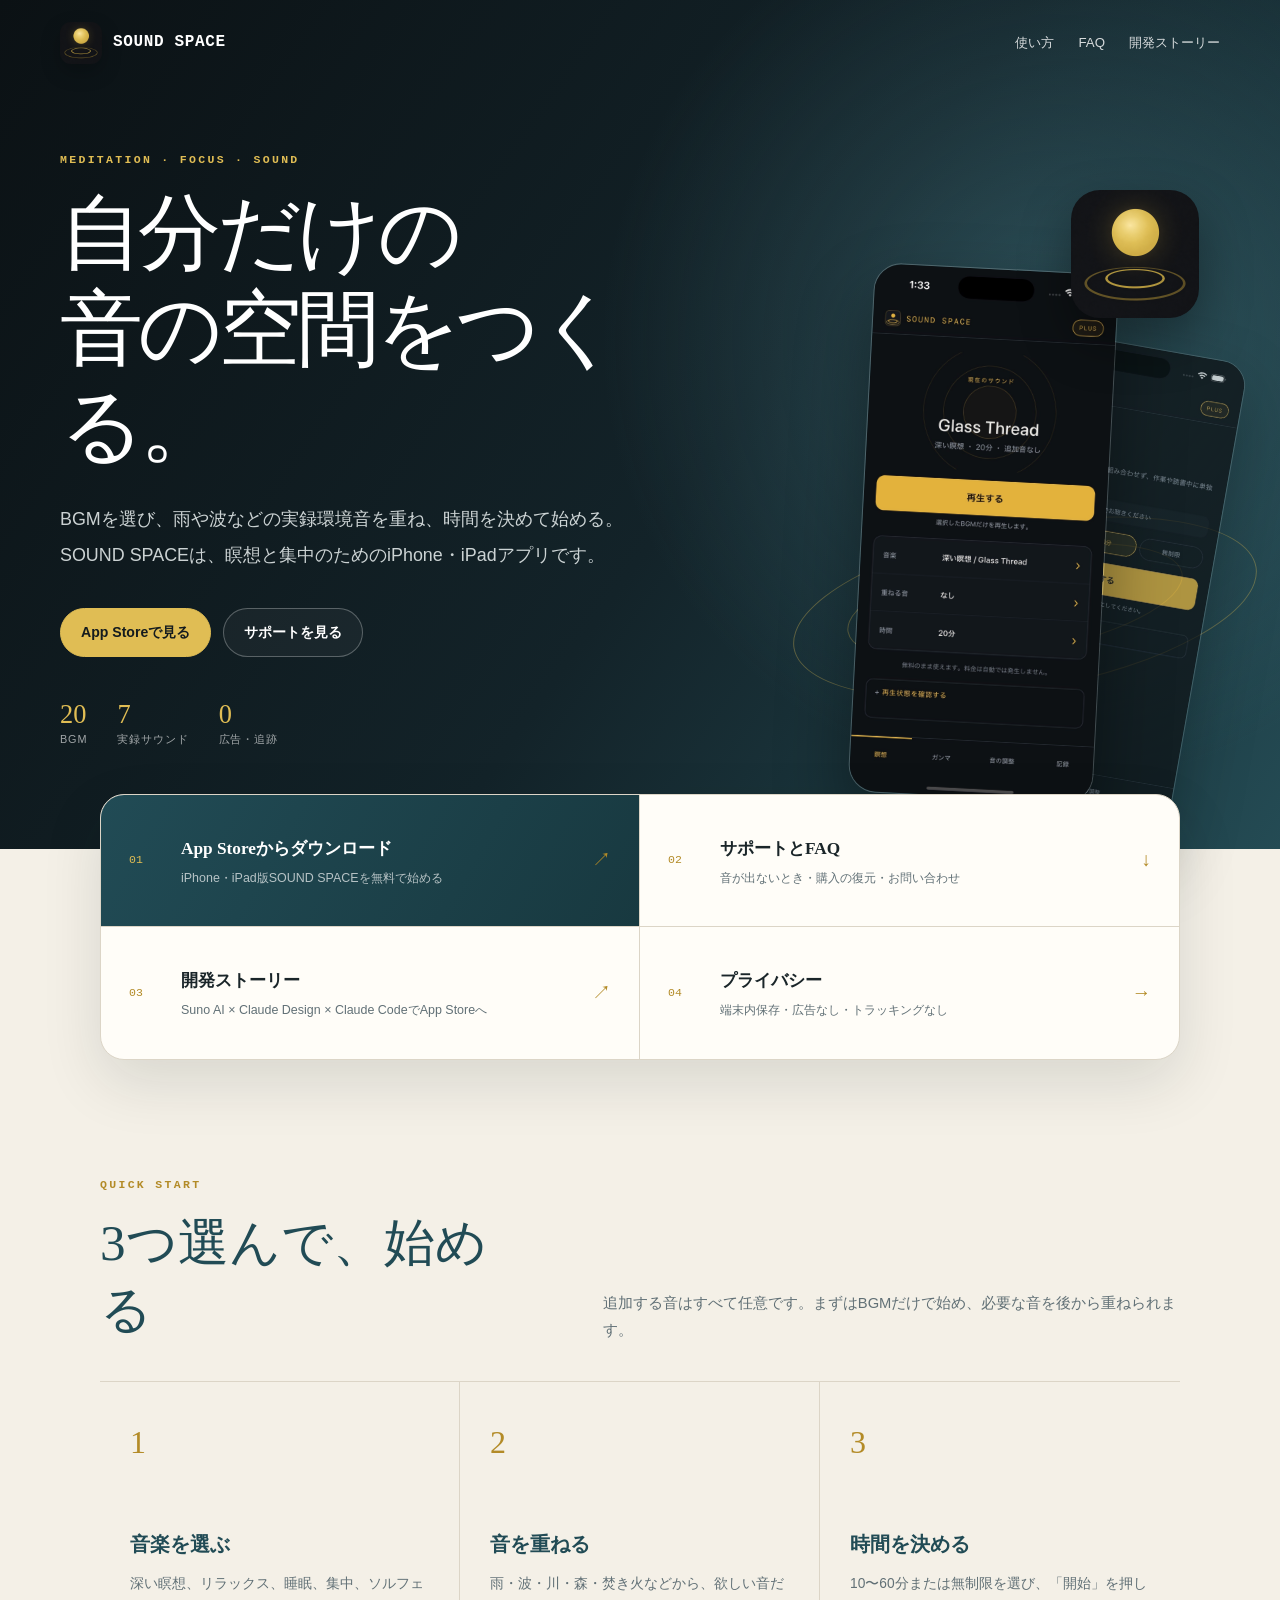
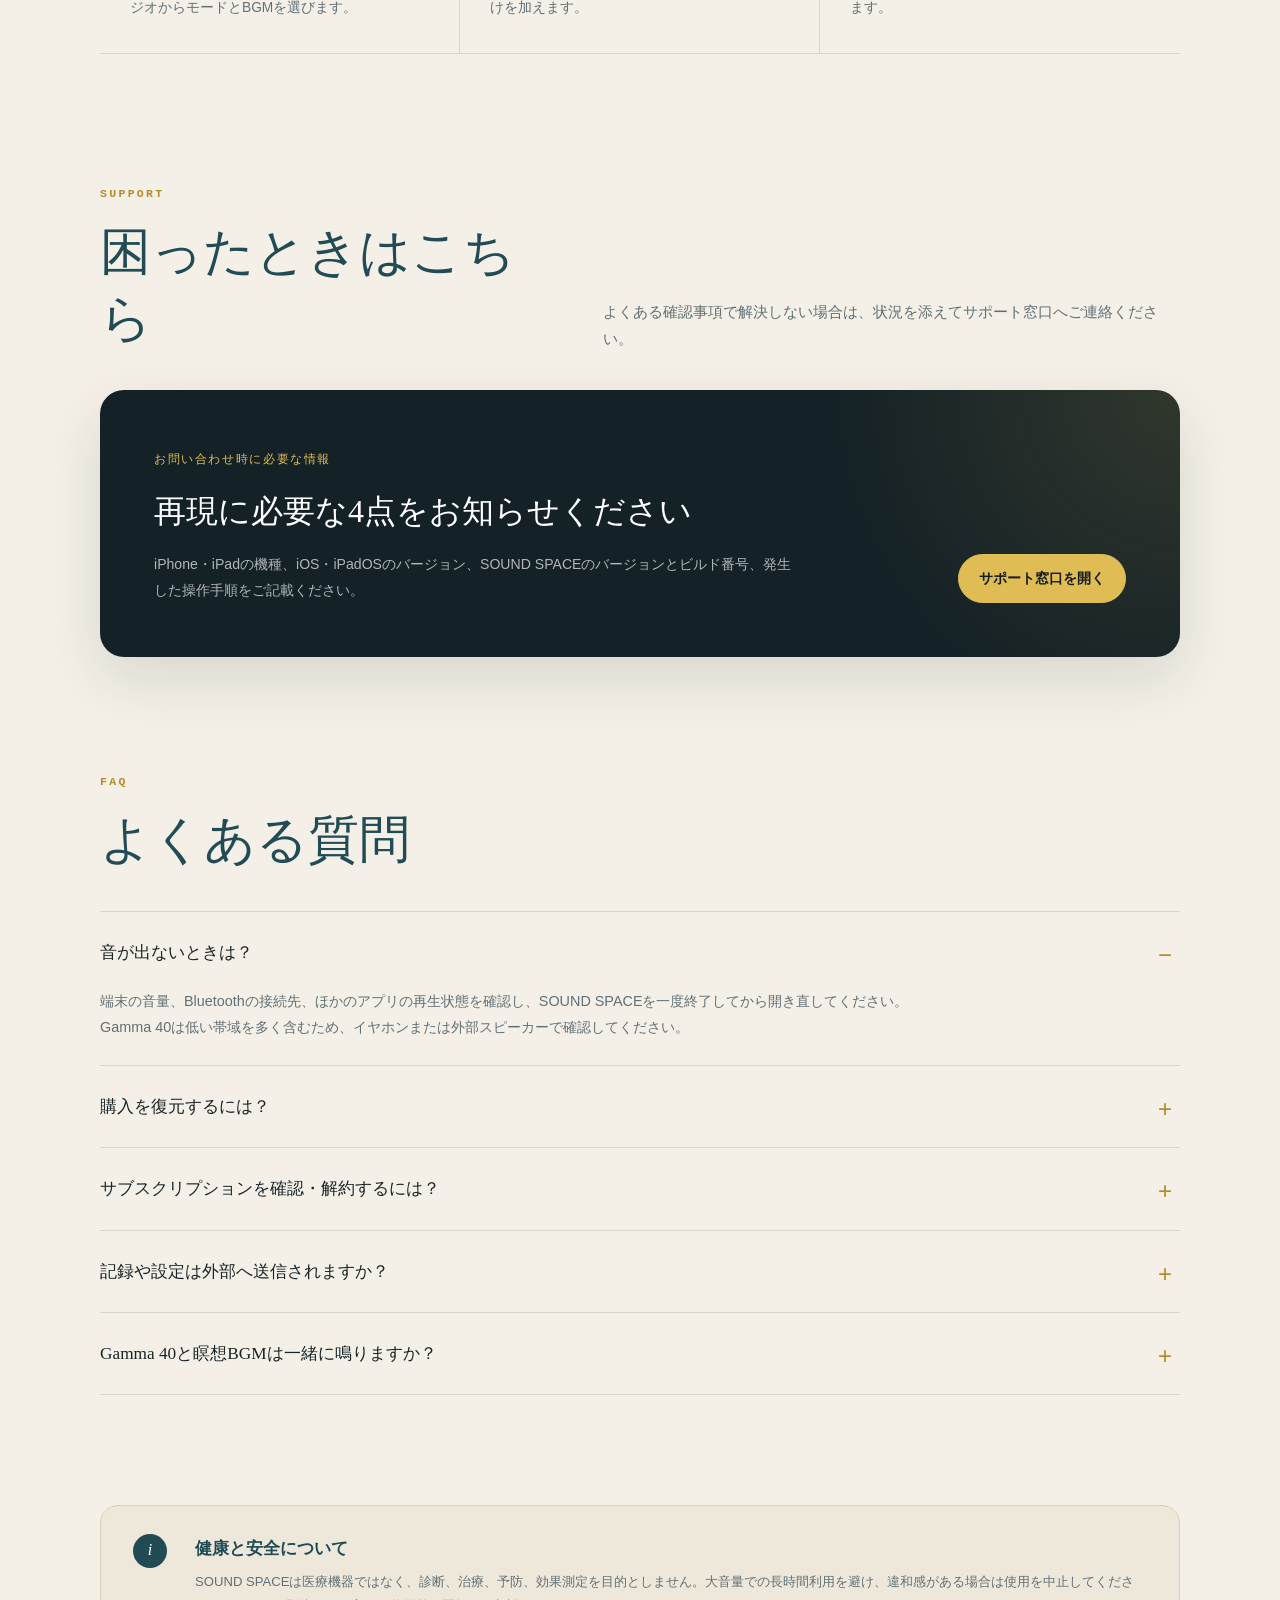
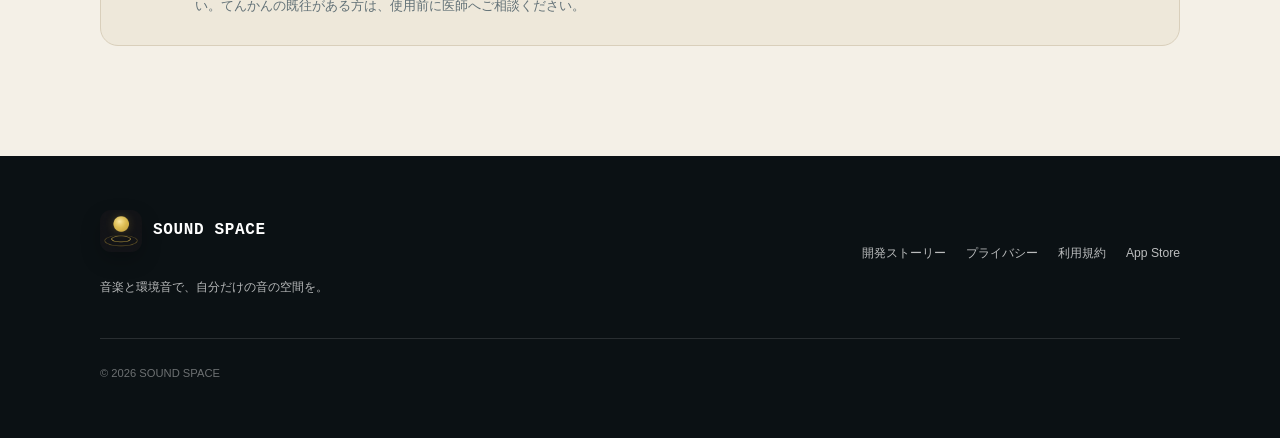
==== index.html @ b5fbc8bb "紹介記事を Claude Design で画面を作り直した 1.1.0 に合わせる タイトルを「Suno AI × Claude Design × Claude Code」にし、画面を作り直した 経緯" ====
<!doctype html>
<html lang="ja">
<head>
  <meta charset="utf-8">
  <meta name="viewport" content="width=device-width, initial-scale=1">
  <title>SOUND SPACE | 公式サポート</title>
  <meta name="description" content="iPhone・iPadアプリ「SOUND SPACE」の使い方、よくある質問、購入の復元、開発ストーリー、プライバシーポリシーをご案内します。">
  <meta property="og:title" content="SOUND SPACE | 公式サポート">
  <meta property="og:description" content="音楽と実録環境音を組み合わせる瞑想・集中アプリ「SOUND SPACE」の公式情報とサポート。">
  <meta property="og:type" content="website">
  <meta property="og:locale" content="ja_JP">
  <meta property="og:image" content="https://gitnaka161.github.io/sound-space-support/assets/sound-space-icon.png">
  <link rel="canonical" href="https://gitnaka161.github.io/sound-space-support/">
  <link rel="icon" href="assets/sound-space-icon.png">
  <link rel="stylesheet" href="styles.css">
</head>
<body class="home">
  <a class="skip-link" href="#support">サポート情報へ移動</a>

  <header class="site-header">
    <div class="site-header__inner">
      <a class="brand" href="./" aria-label="SOUND SPACE ホーム">
        <img src="assets/sound-space-icon.png" alt="">
        <span>SOUND SPACE</span>
      </a>
      <nav class="site-nav" aria-label="主要メニュー">
        <a href="#guide">使い方</a>
        <a href="#faq">FAQ</a>
        <a href="product-architecture-workflow-ja.html">開発ストーリー</a>
      </nav>
    </div>
  </header>

  <main class="home-main">
    <section class="hero" aria-labelledby="hero-title">
      <div class="hero__copy">
        <p class="eyebrow">MEDITATION · FOCUS · SOUND</p>
        <h1 id="hero-title">自分だけの<br>音の空間をつくる。</h1>
        <p class="hero__lead">BGMを選び、雨や波などの実録環境音を重ね、時間を決めて始める。SOUND SPACEは、瞑想と集中のためのiPhone・iPadアプリです。</p>
        <div class="hero__actions">
          <a class="button button--primary" href="https://apps.apple.com/jp/app/id6806597979">App Storeで見る</a>
          <a class="button button--ghost" href="#support">サポートを見る</a>
        </div>
        <ul class="fact-list" aria-label="アプリの特徴">
          <li><strong>20</strong><span>BGM</span></li>
          <li><strong>7</strong><span>実録サウンド</span></li>
          <li><strong>0</strong><span>広告・追跡</span></li>
        </ul>
      </div>
      <div class="hero__visual" aria-label="SOUND SPACEのアプリ画面">
        <div class="orbit orbit--one"></div>
        <div class="orbit orbit--two"></div>
        <img class="hero__icon" src="assets/sound-space-icon.png" alt="満月と水面の波紋を表したSOUND SPACEのアイコン">
        <img class="phone phone--back" src="assets/sound-space-gamma.jpg" alt="Gamma 40画面">
        <img class="phone phone--front" src="assets/sound-space-meditation.jpg" alt="瞑想サウンドを組み立てる画面">
      </div>
    </section>

    <section class="link-grid" aria-label="公式情報">
      <a class="feature-link feature-link--store" href="https://apps.apple.com/jp/app/id6806597979">
        <span class="feature-link__number">01</span>
        <span><strong>App Storeからダウンロード</strong><small>iPhone・iPad版SOUND SPACEを無料で始める</small></span>
        <span class="feature-link__arrow" aria-hidden="true">↗</span>
      </a>
      <a class="feature-link" href="#support">
        <span class="feature-link__number">02</span>
        <span><strong>サポートとFAQ</strong><small>音が出ないとき・購入の復元・お問い合わせ</small></span>
        <span class="feature-link__arrow" aria-hidden="true">↓</span>
      </a>
      <a class="feature-link" href="product-architecture-workflow-ja.html">
        <span class="feature-link__number">03</span>
        <span><strong>開発ストーリー</strong><small>Suno AI × Claude Design × Claude CodeでApp Storeへ</small></span>
        <span class="feature-link__arrow" aria-hidden="true">↗</span>
      </a>
      <a class="feature-link" href="privacy.html">
        <span class="feature-link__number">04</span>
        <span><strong>プライバシー</strong><small>端末内保存・広告なし・トラッキングなし</small></span>
        <span class="feature-link__arrow" aria-hidden="true">→</span>
      </a>
    </section>

    <section class="section" id="guide" aria-labelledby="guide-title">
      <div class="section-heading">
        <p class="eyebrow">QUICK START</p>
        <h2 id="guide-title">3つ選んで、始める</h2>
        <p>追加する音はすべて任意です。まずはBGMだけで始め、必要な音を後から重ねられます。</p>
      </div>
      <ol class="steps">
        <li><span>1</span><div><strong>音楽を選ぶ</strong><p>深い瞑想、リラックス、睡眠、集中、ソルフェジオからモードとBGMを選びます。</p></div></li>
        <li><span>2</span><div><strong>音を重ねる</strong><p>雨・波・川・森・焚き火などから、欲しい音だけを加えます。</p></div></li>
        <li><span>3</span><div><strong>時間を決める</strong><p>10〜60分または無制限を選び、「開始」を押します。</p></div></li>
      </ol>
    </section>

    <section class="section section--support" id="support" aria-labelledby="support-title">
      <div class="section-heading">
        <p class="eyebrow">SUPPORT</p>
        <h2 id="support-title">困ったときはこちら</h2>
        <p>よくある確認事項で解決しない場合は、状況を添えてサポート窓口へご連絡ください。</p>
      </div>
      <div class="support-card">
        <div>
          <span class="support-card__label">お問い合わせ時に必要な情報</span>
          <h3>再現に必要な4点をお知らせください</h3>
          <p>iPhone・iPadの機種、iOS・iPadOSのバージョン、SOUND SPACEのバージョンとビルド番号、発生した操作手順をご記載ください。</p>
        </div>
        <a class="button button--primary" href="https://github.com/gitnaka161/sound-space-support/issues/new">サポート窓口を開く</a>
      </div>
    </section>

    <section class="section" id="faq" aria-labelledby="faq-title">
      <div class="section-heading section-heading--compact">
        <p class="eyebrow">FAQ</p>
        <h2 id="faq-title">よくある質問</h2>
      </div>
      <div class="faq-list">
        <details open>
          <summary>音が出ないときは？</summary>
          <p>端末の音量、Bluetoothの接続先、ほかのアプリの再生状態を確認し、SOUND SPACEを一度終了してから開き直してください。Gamma 40は低い帯域を多く含むため、イヤホンまたは外部スピーカーで確認してください。</p>
        </details>
        <details>
          <summary>購入を復元するには？</summary>
          <p>アプリ右上の「PLUS」を開き、「購入を復元」を選んでください。同じApple Accountに有効な購入がある場合、利用権が復元されます。</p>
        </details>
        <details>
          <summary>サブスクリプションを確認・解約するには？</summary>
          <p>iPhone・iPadの「設定」からApple Accountを開き、「サブスクリプション」でSOUND SPACEを選択してください。契約状況の確認や解約はAppleの画面で行います。</p>
        </details>
        <details>
          <summary>記録や設定は外部へ送信されますか？</summary>
          <p>送信されません。設定とセッション記録は端末内に保存されます。広告、アクセス解析、トラッキングも使用していません。購入と復元のみAppleのStoreKitを利用します。</p>
        </details>
        <details>
          <summary>Gamma 40と瞑想BGMは一緒に鳴りますか？</summary>
          <p>鳴りません。Gamma 40は音楽ではなく、固定した40Hz刺激音を再生する独立ツールです。瞑想BGMとは別のタブで使用します。</p>
        </details>
      </div>
    </section>

    <aside class="safety" aria-labelledby="safety-title">
      <div class="safety__mark" aria-hidden="true">i</div>
      <div>
        <h2 id="safety-title">健康と安全について</h2>
        <p>SOUND SPACEは医療機器ではなく、診断、治療、予防、効果測定を目的としません。大音量での長時間利用を避け、違和感がある場合は使用を中止してください。てんかんの既往がある方は、使用前に医師へご相談ください。</p>
      </div>
    </aside>
  </main>

  <footer class="site-footer">
    <div>
      <a class="brand brand--footer" href="./"><img src="assets/sound-space-icon.png" alt=""><span>SOUND SPACE</span></a>
      <p>音楽と環境音で、自分だけの音の空間を。</p>
    </div>
    <nav aria-label="フッターメニュー">
      <a href="product-architecture-workflow-ja.html">開発ストーリー</a>
      <a href="privacy.html">プライバシー</a>
      <a href="terms.html">利用規約</a>
      <a href="https://apps.apple.com/jp/app/id6806597979">App Store</a>
    </nav>
    <p class="copyright">© 2026 SOUND SPACE</p>
  </footer>
</body>
</html>
---- styles.css ----
:root {
  color-scheme: light;
  --night: #0b1114;
  --night-soft: #142126;
  --teal: #214b55;
  --paper: #f4f0e7;
  --panel: #fffdf8;
  --ink: #1a2529;
  --muted: #617076;
  --gold: #b38b27;
  --gold-bright: #e0bd54;
  --line: #dcd5c7;
  --shadow: 0 22px 60px rgba(17, 31, 36, .12);
}

* { box-sizing: border-box; }
html { scroll-behavior: smooth; -webkit-text-size-adjust: 100%; }
body {
  margin: 0;
  color: var(--ink);
  background: var(--paper);
  font-family: -apple-system, BlinkMacSystemFont, "Hiragino Sans", "Yu Gothic", sans-serif;
  line-height: 1.8;
}
a { color: var(--gold); text-underline-offset: 3px; }
img { max-width: 100%; }
.skip-link { position: fixed; top: -100px; left: 16px; z-index: 1000; padding: 10px 14px; color: #fff; background: var(--teal); border-radius: 8px; }
.skip-link:focus { top: 16px; }

/* Shared policy pages */
body:not(.home) { background: radial-gradient(circle at 90% 0, rgba(179, 139, 39, .12), transparent 24rem), var(--paper); }
body:not(.home) > main {
  width: min(820px, calc(100% - 32px));
  margin: 48px auto;
  padding: 34px clamp(22px, 5vw, 56px) 48px;
  background: var(--panel);
  border: 1px solid var(--line);
  border-radius: 24px;
  box-shadow: var(--shadow);
}
body:not(.home) h1 { color: var(--teal); font-family: "Hiragino Mincho ProN", "Yu Mincho", serif; font-size: clamp(2rem, 7vw, 3.2rem); line-height: 1.35; }
body:not(.home) h2 { margin-top: 2.2em; padding-bottom: .45em; color: var(--teal); border-bottom: 1px solid var(--line); font-size: 1.25rem; }
body:not(.home) .lead { color: var(--ink); font-size: 1.05rem; }
body:not(.home) p, body:not(.home) li { color: #3f4b50; }
body:not(.home) nav { display: flex; flex-wrap: wrap; gap: 18px; margin: 32px 0 0; padding-top: 22px; border-top: 1px solid var(--line); }

/* Header */
.site-header { position: absolute; inset: 0 0 auto; z-index: 10; color: #fff; }
.site-header__inner { width: min(1160px, calc(100% - 40px)); margin: 0 auto; padding: 22px 0; display: flex; align-items: center; justify-content: space-between; gap: 28px; }
.brand { display: inline-flex; align-items: center; gap: 11px; color: inherit; text-decoration: none; font-family: ui-monospace, SFMono-Regular, Menlo, monospace; font-weight: 700; letter-spacing: .04em; line-height: 1.1; }
.brand img { width: 42px; height: 42px; border-radius: 11px; box-shadow: 0 8px 20px rgba(0,0,0,.22); }
.brand small { display: block; margin-bottom: 4px; color: var(--gold-bright); font-family: inherit; font-size: .62rem; font-weight: 500; letter-spacing: .18em; text-transform: uppercase; }
.site-nav { display: flex; align-items: center; gap: 24px; }
.site-nav a { color: rgba(255,255,255,.82); text-decoration: none; font-size: .83rem; }
.site-nav a:hover, .site-nav a:focus-visible { color: var(--gold-bright); }

/* Hero */
.home-main { overflow: hidden; }
.hero { min-height: 760px; padding: 150px max(24px, calc((100vw - 1160px) / 2)) 100px; display: grid; grid-template-columns: minmax(0, 1.05fr) minmax(380px, .95fr); align-items: center; gap: 72px; color: #fff; background: radial-gradient(circle at 82% 40%, rgba(71, 121, 132, .45), transparent 28rem), linear-gradient(125deg, var(--night) 0%, #132329 55%, #244b54 100%); }
.hero__copy { position: relative; z-index: 2; max-width: 650px; }
.eyebrow { margin: 0 0 14px; color: var(--gold); font-family: ui-monospace, SFMono-Regular, Menlo, monospace; font-size: .72rem; font-weight: 700; letter-spacing: .2em; }
.hero .eyebrow { color: var(--gold-bright); }
.hero h1 { margin: 0; font-family: "Hiragino Mincho ProN", "Yu Mincho", serif; font-size: clamp(3rem, 6.5vw, 5.3rem); font-weight: 500; letter-spacing: -.055em; line-height: 1.16; }
.hero__lead { max-width: 590px; margin: 28px 0 0; color: rgba(240,246,246,.84); font-size: clamp(1rem, 1.6vw, 1.12rem); line-height: 2; }
.hero__actions { display: flex; flex-wrap: wrap; gap: 12px; margin-top: 34px; }
.button { display: inline-flex; min-height: 48px; align-items: center; justify-content: center; padding: 11px 20px; border: 1px solid transparent; border-radius: 999px; text-decoration: none; font-size: .88rem; font-weight: 650; transition: transform .18s ease, background .18s ease; }
.button:hover { transform: translateY(-2px); }
.button--primary { color: #141b1e; background: var(--gold-bright); border-color: var(--gold-bright); }
.button--ghost { color: #fff; border-color: rgba(255,255,255,.28); background: rgba(255,255,255,.04); }
.fact-list { display: flex; gap: 30px; margin: 44px 0 0; padding: 0; list-style: none; }
.fact-list li { display: grid; gap: 2px; }
.fact-list strong { color: var(--gold-bright); font-family: Georgia, serif; font-size: 1.65rem; font-weight: 400; line-height: 1; }
.fact-list span { color: rgba(255,255,255,.6); font-size: .68rem; letter-spacing: .08em; }
.hero__visual { position: relative; min-height: 520px; }
.hero__icon { position: absolute; z-index: 4; top: 0; right: 4%; width: 128px; height: 128px; border-radius: 29px; box-shadow: 0 22px 50px rgba(0,0,0,.38); }
.phone { position: absolute; width: 245px; border-radius: 28px; border: 1px solid rgba(255,255,255,.2); box-shadow: 0 34px 70px rgba(0,0,0,.4); }
.phone--front { z-index: 3; right: 22%; top: 78px; transform: rotate(3deg); }
.phone--back { z-index: 2; right: 0; top: 128px; transform: rotate(10deg) scale(.91); opacity: .72; }
.orbit { position: absolute; border: 1px solid rgba(224,189,84,.35); border-radius: 50%; transform: rotate(-10deg); }
.orbit--one { width: 470px; height: 165px; right: -40px; bottom: 20px; }
.orbit--two { width: 340px; height: 105px; right: 35px; bottom: 55px; }

/* Home content */
.link-grid { position: relative; z-index: 4; width: min(1080px, calc(100% - 40px)); margin: -55px auto 0; display: grid; grid-template-columns: repeat(2, minmax(0,1fr)); background: var(--panel); border: 1px solid var(--line); border-radius: 24px; box-shadow: var(--shadow); overflow: hidden; }
.feature-link { min-height: 132px; padding: 27px 28px; display: grid; grid-template-columns: 36px minmax(0,1fr) auto; align-items: center; gap: 16px; color: var(--ink); border-right: 1px solid var(--line); border-bottom: 1px solid var(--line); text-decoration: none; transition: background .18s ease; }
.feature-link:nth-child(2n) { border-right: 0; }
.feature-link:nth-last-child(-n+2) { border-bottom: 0; }
.feature-link:hover { background: #f7f1df; }
.feature-link--store { color: #fff; background: linear-gradient(120deg, var(--teal), #183940); }
.feature-link--store:hover { background: linear-gradient(120deg, #285d68, #183940); }
.feature-link__number { color: var(--gold); font-family: ui-monospace, monospace; font-size: .72rem; }
.feature-link--store .feature-link__number { color: var(--gold-bright); }
.feature-link strong { display: block; margin-bottom: 5px; font-family: "Hiragino Mincho ProN", "Yu Mincho", serif; font-size: 1.08rem; }
.feature-link small { display: block; color: var(--muted); font-size: .78rem; line-height: 1.6; }
.feature-link--store small { color: rgba(255,255,255,.68); }
.feature-link__arrow { color: var(--gold); font-size: 1.2rem; }
.section { width: min(1080px, calc(100% - 40px)); margin: 0 auto; padding: 115px 0 0; }
.section-heading { display: grid; grid-template-columns: minmax(0, .75fr) minmax(320px, 1fr); column-gap: 70px; align-items: end; margin-bottom: 38px; }
.section-heading .eyebrow { grid-column: 1 / -1; }
.section-heading h2 { margin: 0; color: var(--teal); font-family: "Hiragino Mincho ProN", "Yu Mincho", serif; font-size: clamp(2rem, 4vw, 3.3rem); font-weight: 500; line-height: 1.3; }
.section-heading > p:last-child { margin: 0; color: var(--muted); font-size: .92rem; }
.section-heading--compact { display: block; }
.steps { display: grid; grid-template-columns: repeat(3, minmax(0,1fr)); margin: 0; padding: 0; list-style: none; border-top: 1px solid var(--line); border-bottom: 1px solid var(--line); }
.steps li { min-height: 260px; padding: 32px 30px; display: flex; flex-direction: column; justify-content: space-between; gap: 54px; border-right: 1px solid var(--line); }
.steps li:last-child { border-right: 0; }
.steps li > span { color: var(--gold); font-family: Georgia, serif; font-size: 2rem; }
.steps strong { color: var(--teal); font-family: "Hiragino Mincho ProN", "Yu Mincho", serif; font-size: 1.25rem; }
.steps p { margin: 10px 0 0; color: var(--muted); font-size: .86rem; }
.section--support { padding-top: 130px; }
.support-card { padding: clamp(26px, 5vw, 54px); display: grid; grid-template-columns: minmax(0,1fr) auto; align-items: end; gap: 40px; color: #fff; background: radial-gradient(circle at 100% 0, rgba(224,189,84,.14), transparent 22rem), var(--night-soft); border-radius: 24px; box-shadow: var(--shadow); }
.support-card__label { color: var(--gold-bright); font-size: .72rem; letter-spacing: .14em; }
.support-card h3 { margin: 10px 0 12px; color: #fff; font-family: "Hiragino Mincho ProN", "Yu Mincho", serif; font-size: clamp(1.4rem, 3vw, 2rem); font-weight: 500; }
.support-card p { max-width: 650px; margin: 0; color: rgba(255,255,255,.67); font-size: .88rem; }
.support-card .button { white-space: nowrap; }
.faq-list { border-top: 1px solid var(--line); }
.faq-list details { border-bottom: 1px solid var(--line); }
.faq-list summary { position: relative; padding: 25px 44px 25px 0; color: var(--ink); cursor: pointer; list-style: none; font-family: "Hiragino Mincho ProN", "Yu Mincho", serif; font-size: 1.08rem; }
.faq-list summary::-webkit-details-marker { display: none; }
.faq-list summary::after { content: "+"; position: absolute; right: 8px; top: 21px; color: var(--gold); font-family: sans-serif; font-size: 1.5rem; font-weight: 300; }
.faq-list details[open] summary::after { content: "−"; }
.faq-list details p { max-width: 850px; margin: -4px 0 24px; color: var(--muted); font-size: .9rem; }
.safety { width: min(1080px, calc(100% - 40px)); margin: 110px auto; padding: 28px 32px; display: grid; grid-template-columns: 42px minmax(0,1fr); gap: 20px; background: #eee8da; border: 1px solid #d9cfbb; border-radius: 18px; }
.safety__mark { width: 34px; height: 34px; display: grid; place-items: center; color: #fff; background: var(--teal); border-radius: 50%; font-family: Georgia, serif; font-style: italic; }
.safety h2 { margin: 0 0 6px; color: var(--teal); font-family: "Hiragino Mincho ProN", "Yu Mincho", serif; font-size: 1.05rem; }
.safety p { margin: 0; color: var(--muted); font-size: .82rem; }

/* Footer */
.site-footer { padding: 54px max(24px, calc((100vw - 1080px) / 2)); display: grid; grid-template-columns: 1fr auto; gap: 30px; color: rgba(255,255,255,.7); background: var(--night); }
.brand--footer { color: #fff; }
.site-footer > div > p { margin: 14px 0 0; font-size: .78rem; }
.site-footer nav { display: flex; flex-wrap: wrap; align-items: center; gap: 20px; }
.site-footer nav a { color: rgba(255,255,255,.72); text-decoration: none; font-size: .76rem; }
.copyright { grid-column: 1 / -1; margin: 10px 0 0; padding-top: 24px; border-top: 1px solid rgba(255,255,255,.12); color: rgba(255,255,255,.4); font-size: .7rem; }

/* Long-form page elements */
h3 { color: var(--ink); }
.lede { margin: 28px 0; padding-left: 16px; border-left: 2px solid var(--gold); }
table { width: 100%; margin: 20px 0; border-collapse: collapse; font-size: 15px; }
th, td { padding: 9px 12px; text-align: left; vertical-align: top; border-bottom: 1px solid var(--line); }
code { padding: 1px 5px; background: #f0ece0; border: 1px solid var(--line); font-family: ui-monospace, SFMono-Regular, Menlo, monospace; font-size: .92em; }
blockquote { margin: 20px 0; padding: 14px 18px; background: #f0ece0; border: 1px solid var(--line); }

@media (max-width: 860px) {
  .site-nav { display: none; }
  .hero { min-height: auto; grid-template-columns: 1fr; gap: 52px; padding-top: 128px; }
  .hero__copy { max-width: 720px; }
  .hero__visual { width: min(500px, 100%); min-height: 490px; margin: 0 auto; }
  .link-grid { grid-template-columns: 1fr; }
  .feature-link, .feature-link:nth-child(2n), .feature-link:nth-last-child(-n+2) { border-right: 0; border-bottom: 1px solid var(--line); }
  .feature-link:last-child { border-bottom: 0; }
  .section-heading { grid-template-columns: 1fr; gap: 16px; }
  .steps { grid-template-columns: 1fr; }
  .steps li { min-height: 0; flex-direction: row; justify-content: flex-start; gap: 24px; border-right: 0; border-bottom: 1px solid var(--line); }
  .steps li:last-child { border-bottom: 0; }
  .support-card { grid-template-columns: 1fr; align-items: start; }
}

@media (max-width: 540px) {
  .site-header__inner { width: calc(100% - 32px); padding-top: 16px; }
  .brand img { width: 38px; height: 38px; }
  .hero { padding: 112px 20px 84px; }
  .hero h1 { font-size: clamp(2.65rem, 14vw, 4rem); }
  .hero__lead { font-size: .94rem; }
  .hero__actions { display: grid; }
  .fact-list { gap: 22px; }
  .hero__visual { min-height: 410px; }
  .hero__icon { width: 88px; height: 88px; border-radius: 21px; right: 2%; }
  .phone { width: 188px; border-radius: 22px; }
  .phone--front { right: 26%; top: 55px; }
  .phone--back { right: 0; top: 92px; }
  .orbit--one { width: 340px; height: 120px; right: -65px; }
  .orbit--two { width: 245px; height: 80px; right: -10px; }
  .link-grid, .section, .safety { width: calc(100% - 28px); }
  .link-grid { margin-top: -42px; border-radius: 18px; }
  .feature-link { min-height: 118px; padding: 22px 20px; grid-template-columns: 28px minmax(0,1fr) auto; gap: 12px; }
  .section { padding-top: 88px; }
  .section-heading h2 { font-size: 2rem; }
  .steps li { padding: 26px 12px; }
  .support-card { border-radius: 18px; }
  .safety { margin-top: 88px; margin-bottom: 88px; padding: 22px 20px; grid-template-columns: 1fr; }
  .site-footer { grid-template-columns: 1fr; padding: 44px 22px; }
  .site-footer nav { align-items: flex-start; flex-direction: column; gap: 11px; }
  .copyright { grid-column: 1; }
  body:not(.home) > main { margin: 16px auto; border-radius: 18px; }
}

@media (prefers-reduced-motion: reduce) {
  html { scroll-behavior: auto; }
  .button { transition: none; }
}
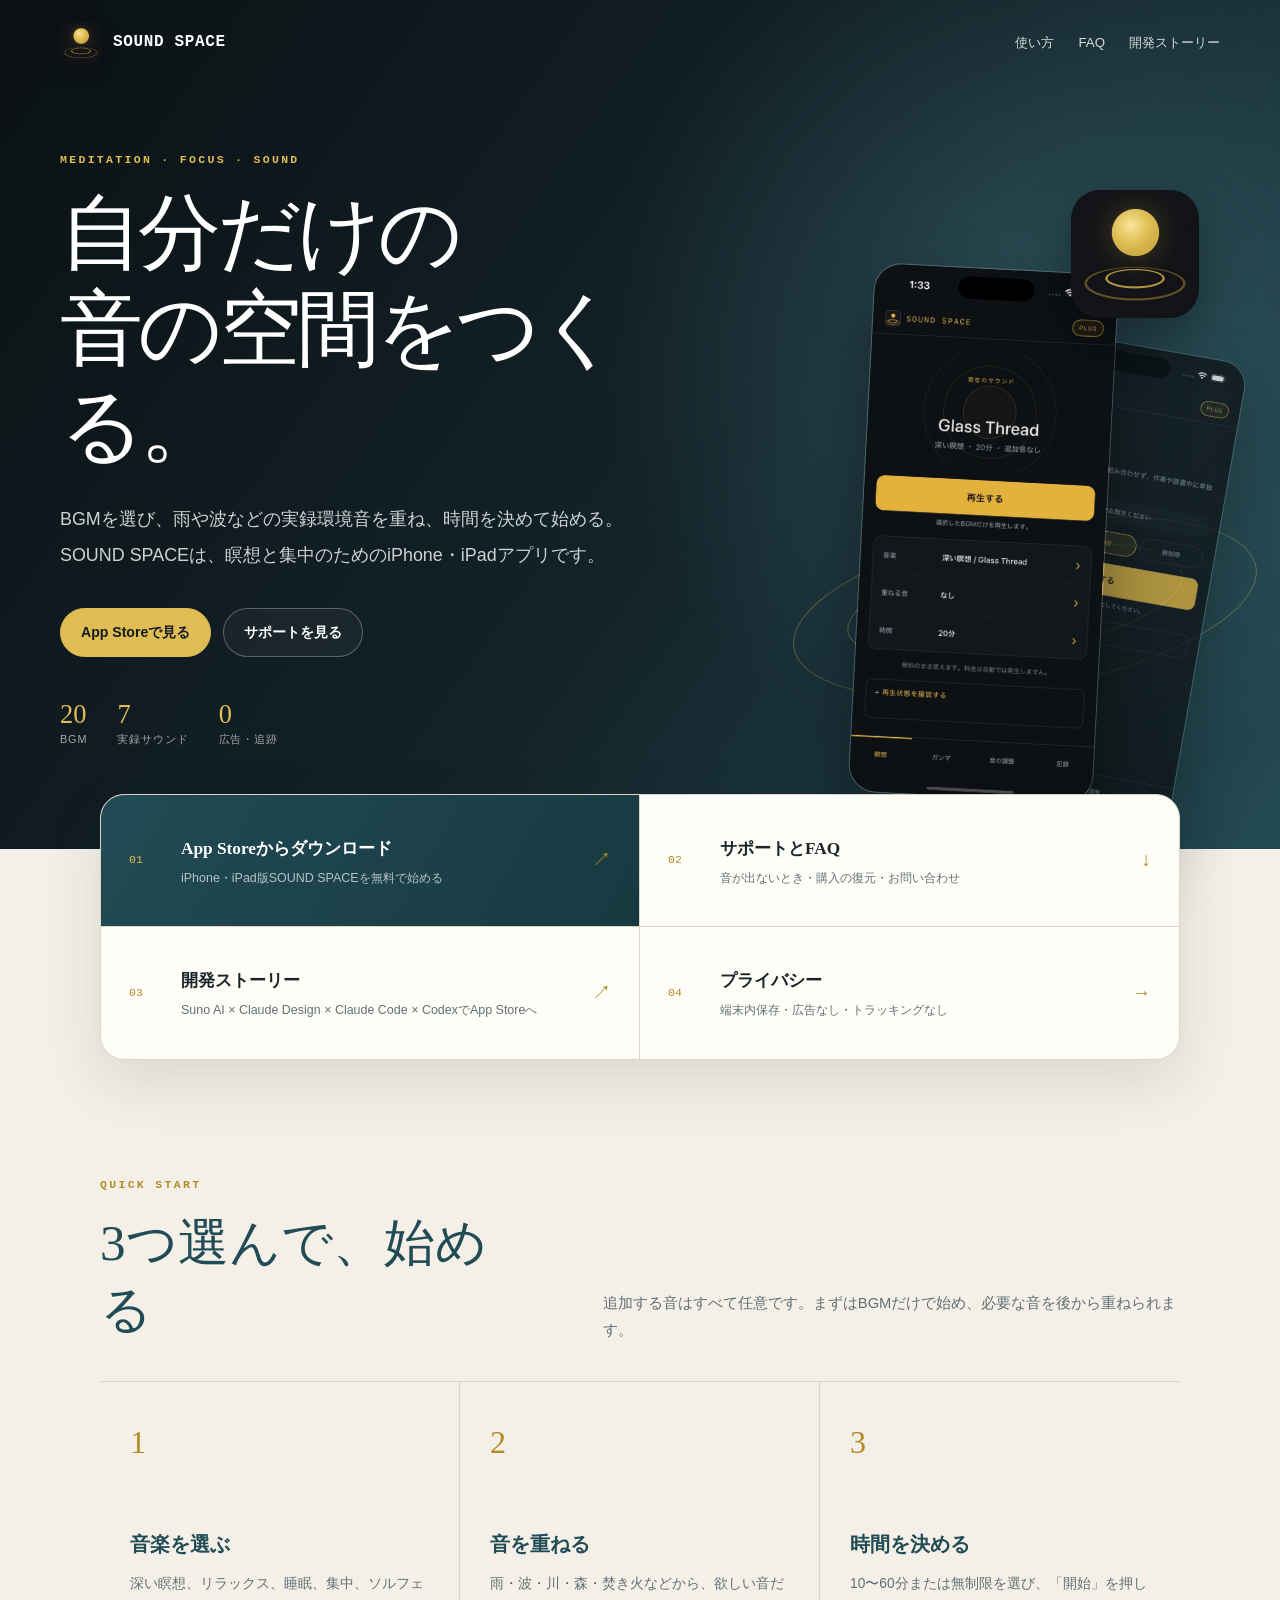
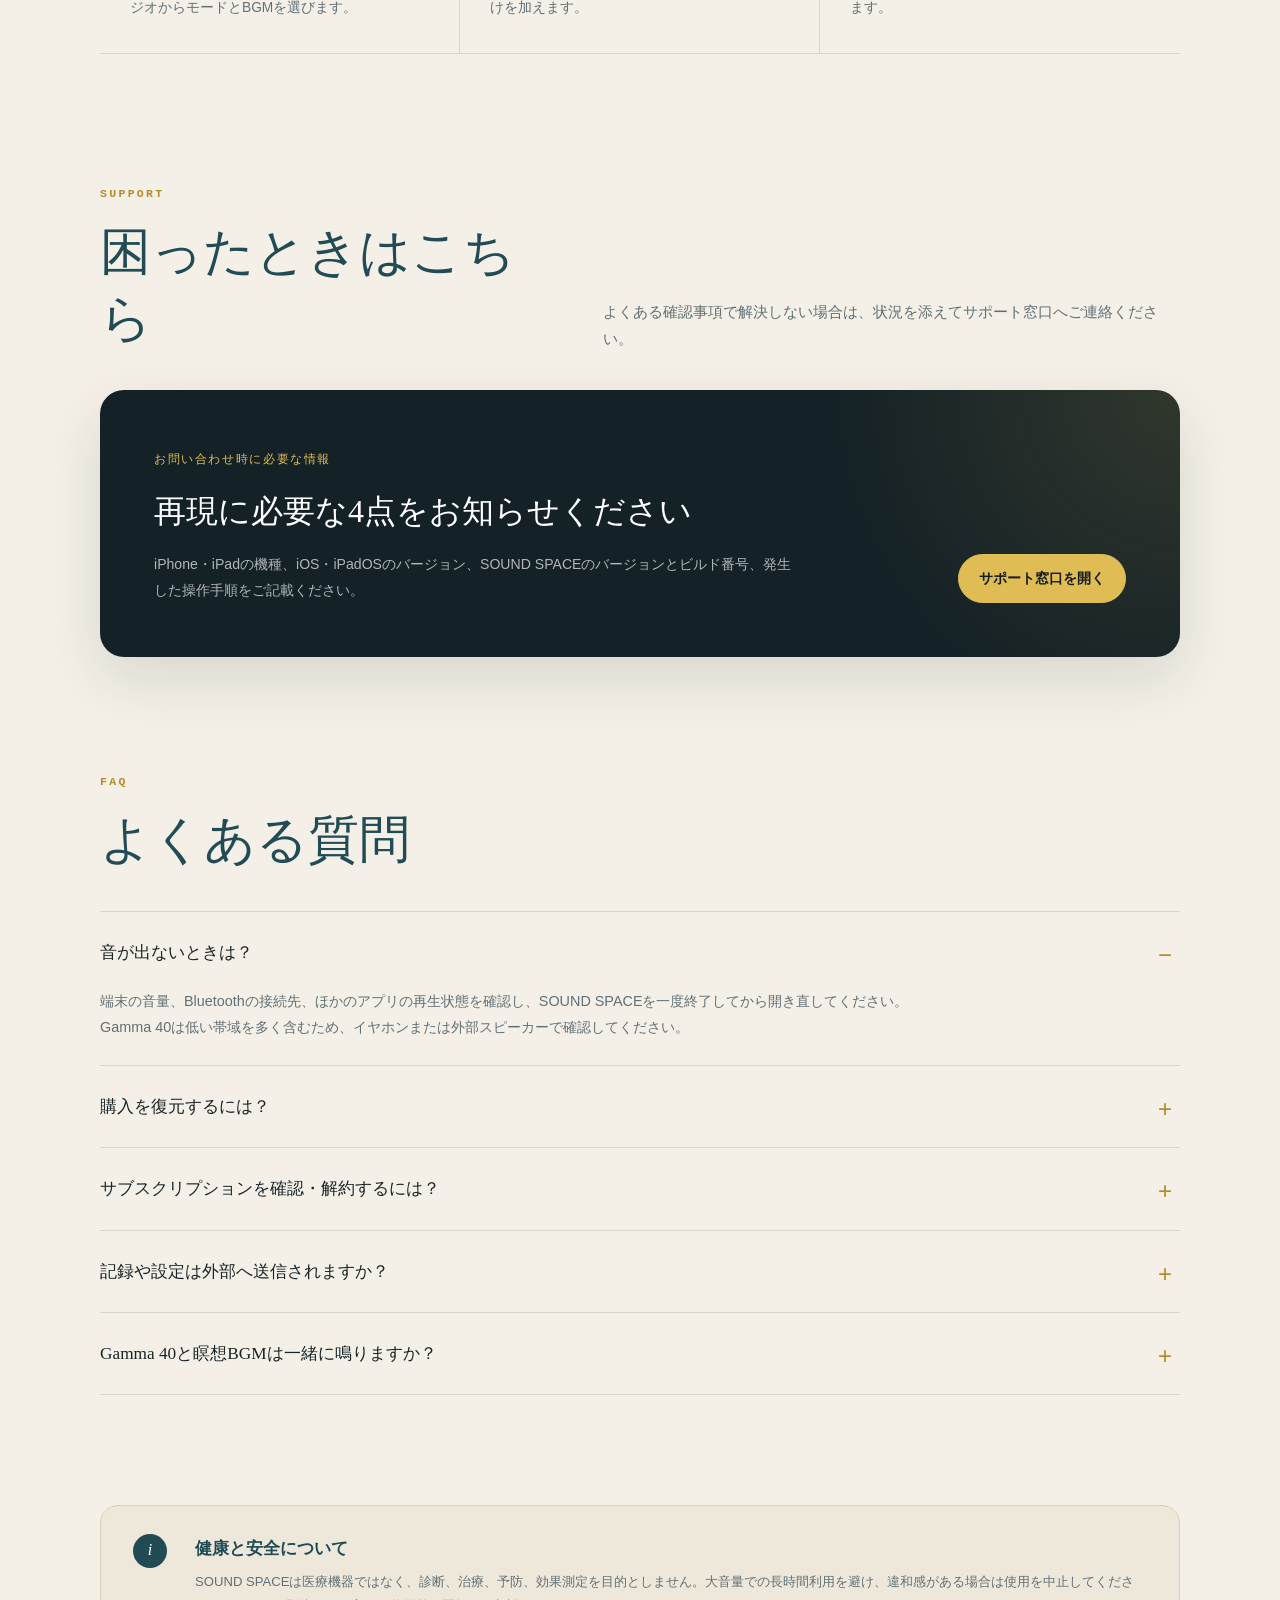
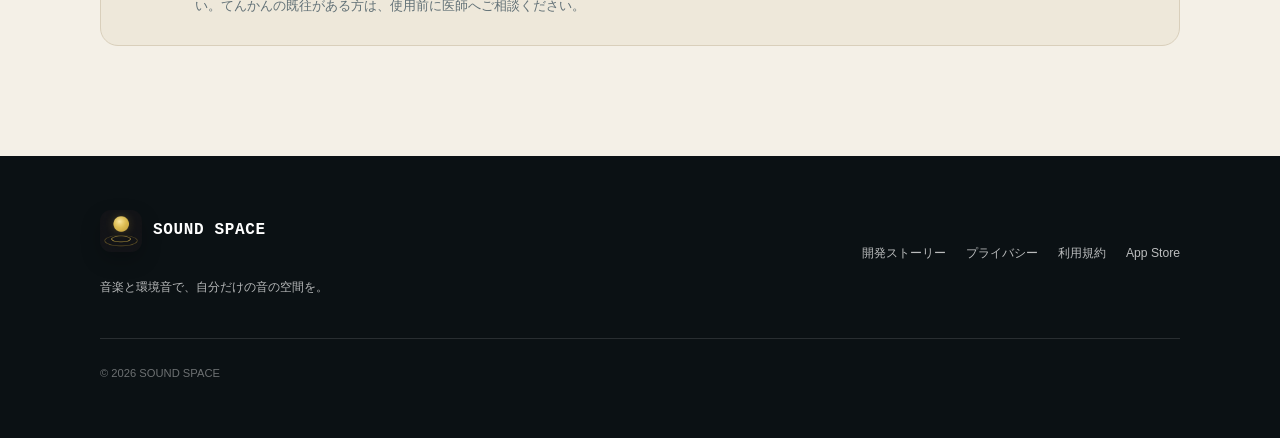
==== commit 52718888: "記事タイトルに Codex を加える 1.1.0 の画面の実装、音源の測定、ビルド、審査対応は Claude Code と Codex の 両方で進めた。本文にそう書いているので、タイトルも本文に合わ" ====
--- a/index.html
+++ b/index.html
@@ -69,7 +69,7 @@
       </a>
       <a class="feature-link" href="product-architecture-workflow-ja.html">
         <span class="feature-link__number">03</span>
-        <span><strong>開発ストーリー</strong><small>Suno AI × Claude Design × Claude CodeでApp Storeへ</small></span>
+        <span><strong>開発ストーリー</strong><small>Suno AI × Claude Design × Claude Code × CodexでApp Storeへ</small></span>
         <span class="feature-link__arrow" aria-hidden="true">↗</span>
       </a>
       <a class="feature-link" href="privacy.html">
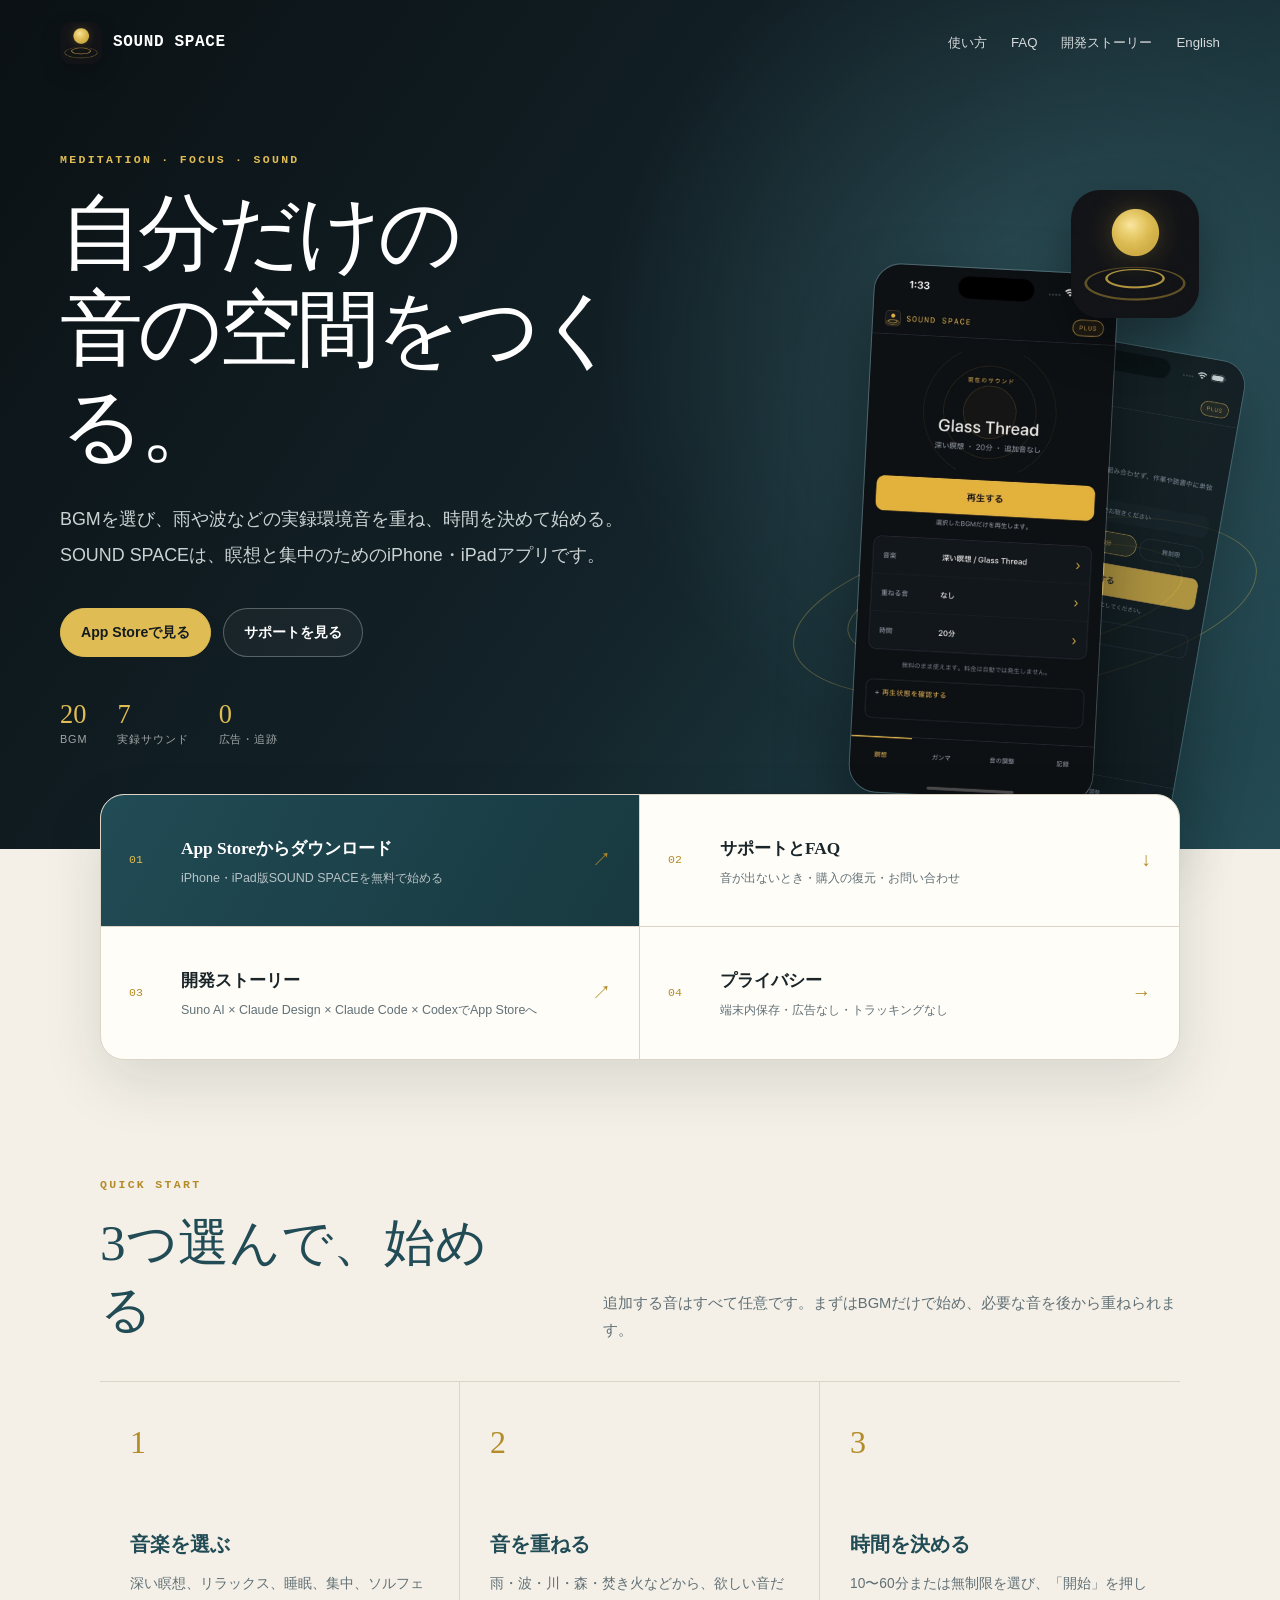
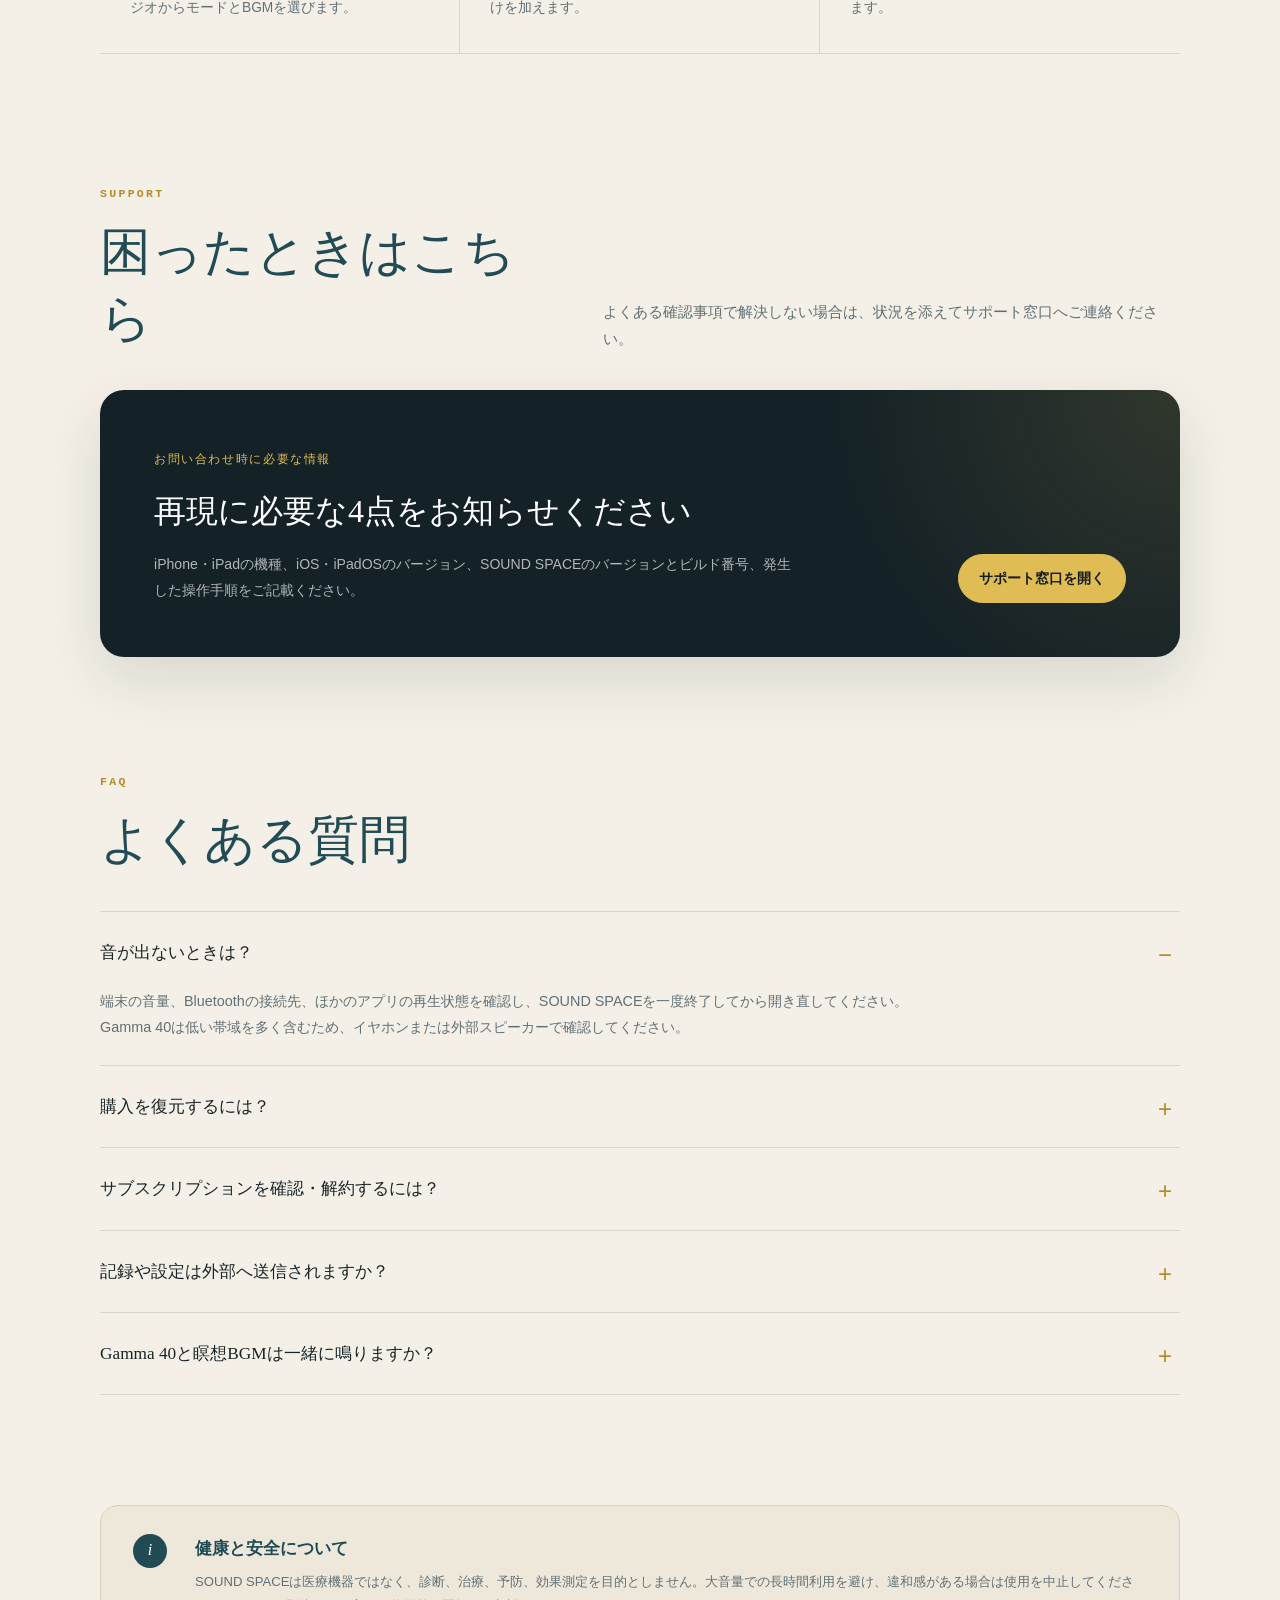
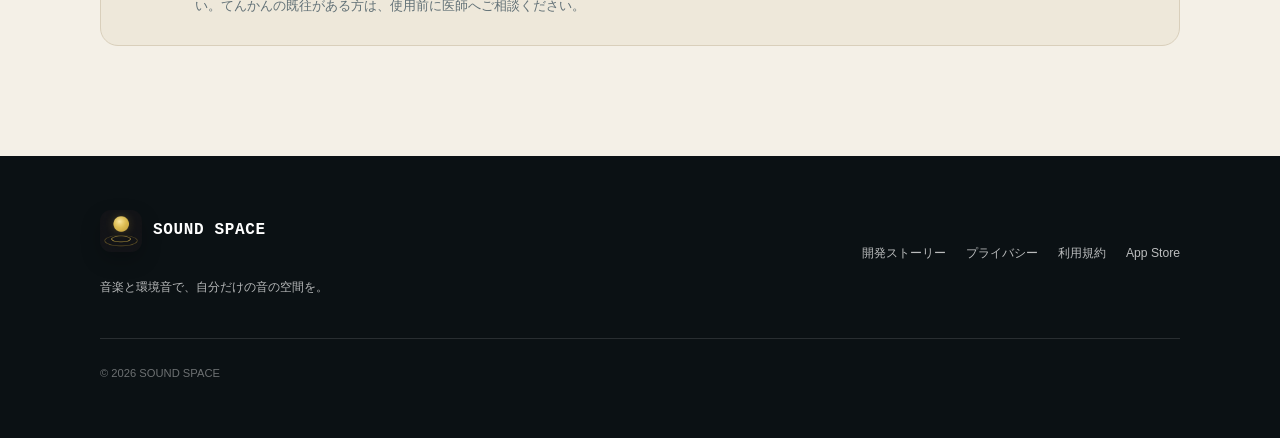
==== commit 08813c41: "英語のサポート・プライバシーポリシー・利用規約ページを追加する アプリの英語表示から開くリンク先。内容は日本語版の翻訳で、条件は変えていない。 日本語ページにも English へのリンクを置いた。 " ====
--- a/index.html
+++ b/index.html
@@ -27,6 +27,7 @@
         <a href="#guide">使い方</a>
         <a href="#faq">FAQ</a>
         <a href="product-architecture-workflow-ja.html">開発ストーリー</a>
+        <a href="index-en.html" lang="en">English</a>
       </nav>
     </div>
   </header>
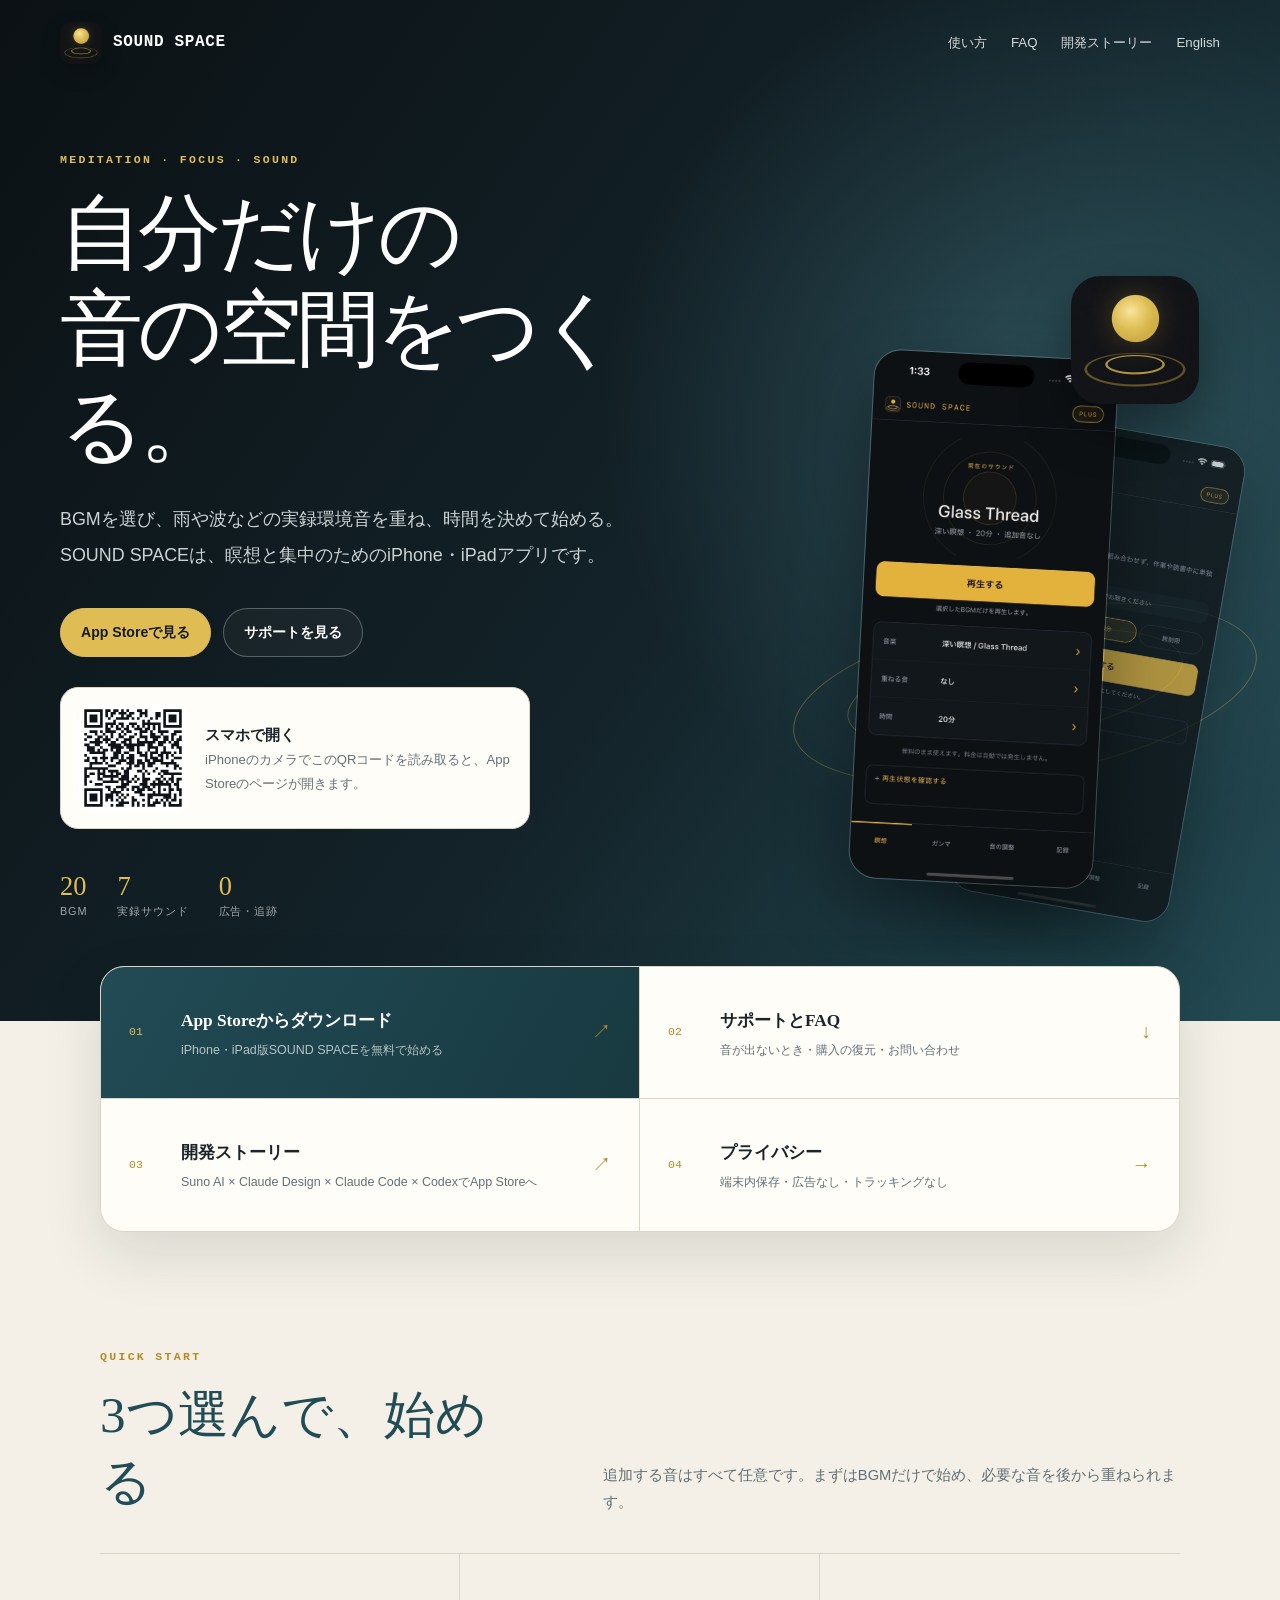
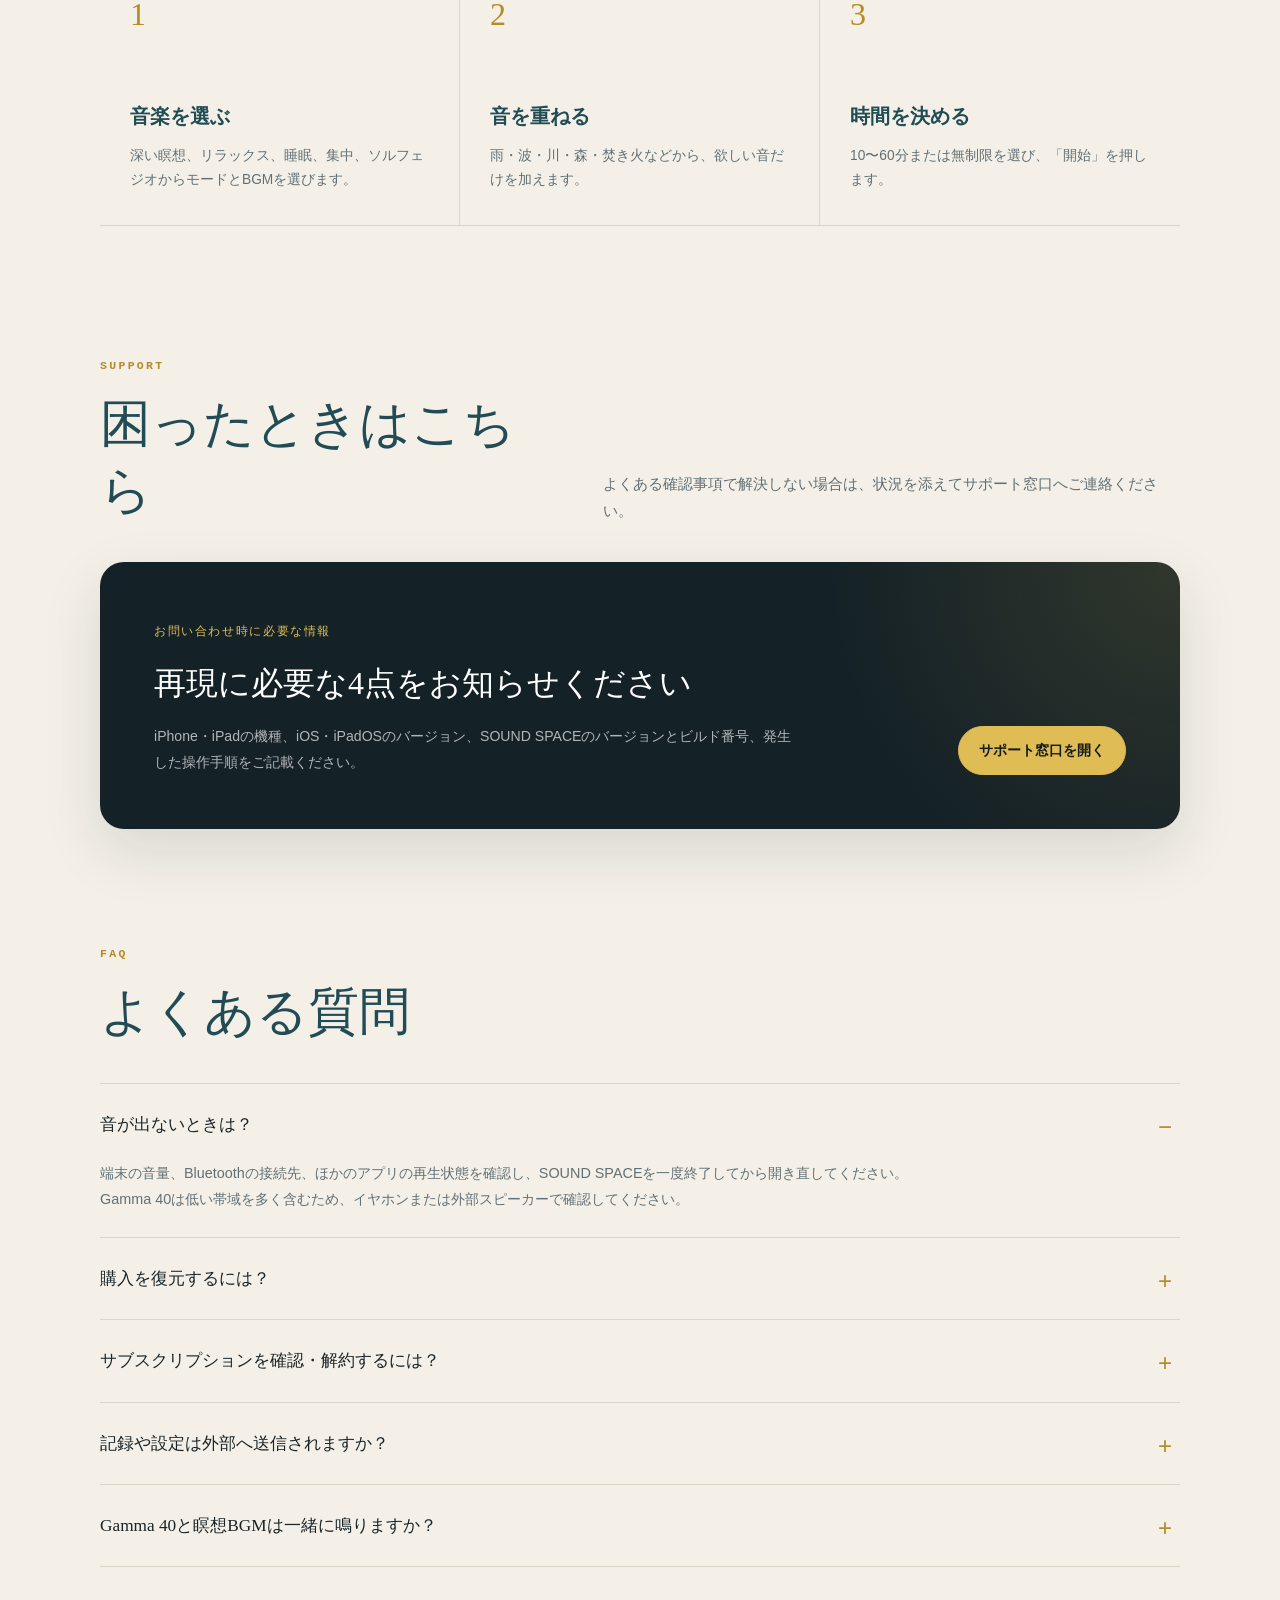
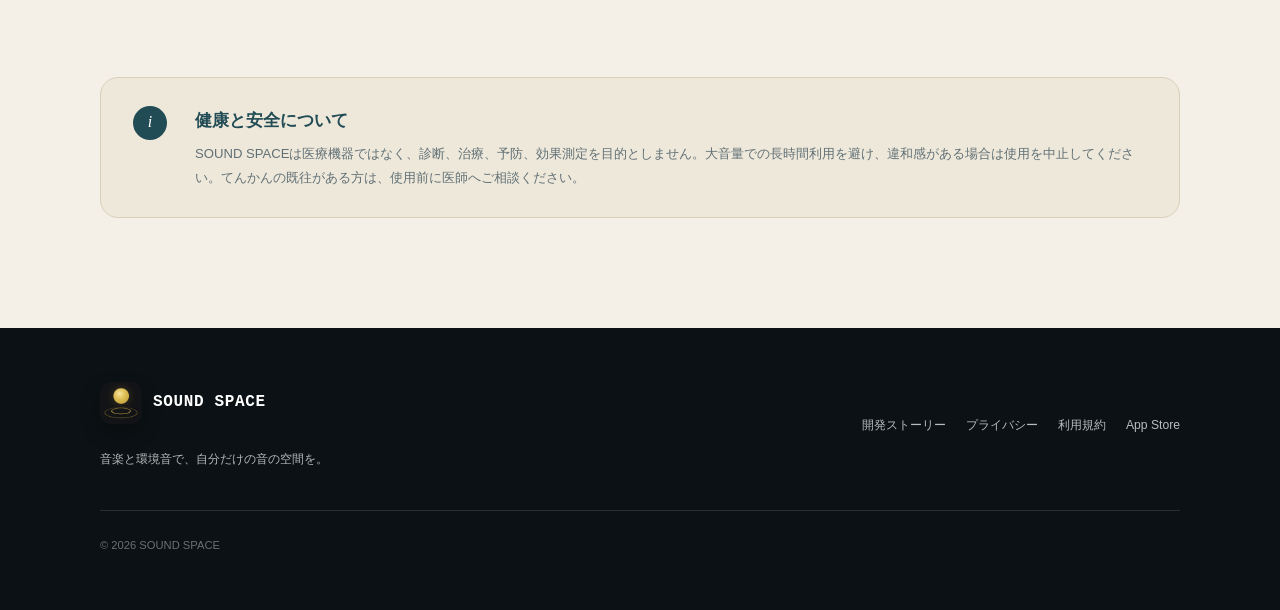
==== commit b1dadada: "インストール用のQRコードを載せる パソコンで読んだ人が、そのままではiPhoneに入れられなかった。App Storeのリンクは スマホなら押せば開くが、パソコンでは開けないため、QRコードを置く。" ====
--- a/index.html
+++ b/index.html
@@ -41,6 +41,10 @@
         <div class="hero__actions">
           <a class="button button--primary" href="https://apps.apple.com/jp/app/id6806597979">App Storeで見る</a>
           <a class="button button--ghost" href="#support">サポートを見る</a>
+        </div>
+        <div class="install">
+          <img src="assets/app-store-qr.svg" alt="App StoreのSOUND SPACEのページを開くQRコード" width="108" height="108">
+          <div><strong>スマホで開く</strong>iPhoneのカメラでこのQRコードを読み取ると、App Storeのページが開きます。</div>
         </div>
         <ul class="fact-list" aria-label="アプリの特徴">
           <li><strong>20</strong><span>BGM</span></li>
--- a/styles.css
+++ b/styles.css
@@ -140,6 +140,13 @@
 code { padding: 1px 5px; background: #f0ece0; border: 1px solid var(--line); font-family: ui-monospace, SFMono-Regular, Menlo, monospace; font-size: .92em; }
 blockquote { margin: 20px 0; padding: 14px 18px; background: #f0ece0; border: 1px solid var(--line); }
 
+/* インストール用のQRコード。スマホからはリンクを押せば済むので、狭い画面では隠す */
+.install { margin-top: 30px; display: flex; align-items: center; gap: 18px; padding: 16px 18px; max-width: 470px; background: var(--panel); border: 1px solid var(--line); border-radius: 18px; }
+.install img { width: 108px; height: 108px; border-radius: 10px; }
+.install div { font-size: .82rem; color: var(--muted); }
+.install strong { display: block; color: var(--ink); font-size: .95rem; }
+@media (max-width: 720px) { .install { display: none; } }
+
 @media (max-width: 860px) {
   .site-nav { display: none; }
   .hero { min-height: auto; grid-template-columns: 1fr; gap: 52px; padding-top: 128px; }
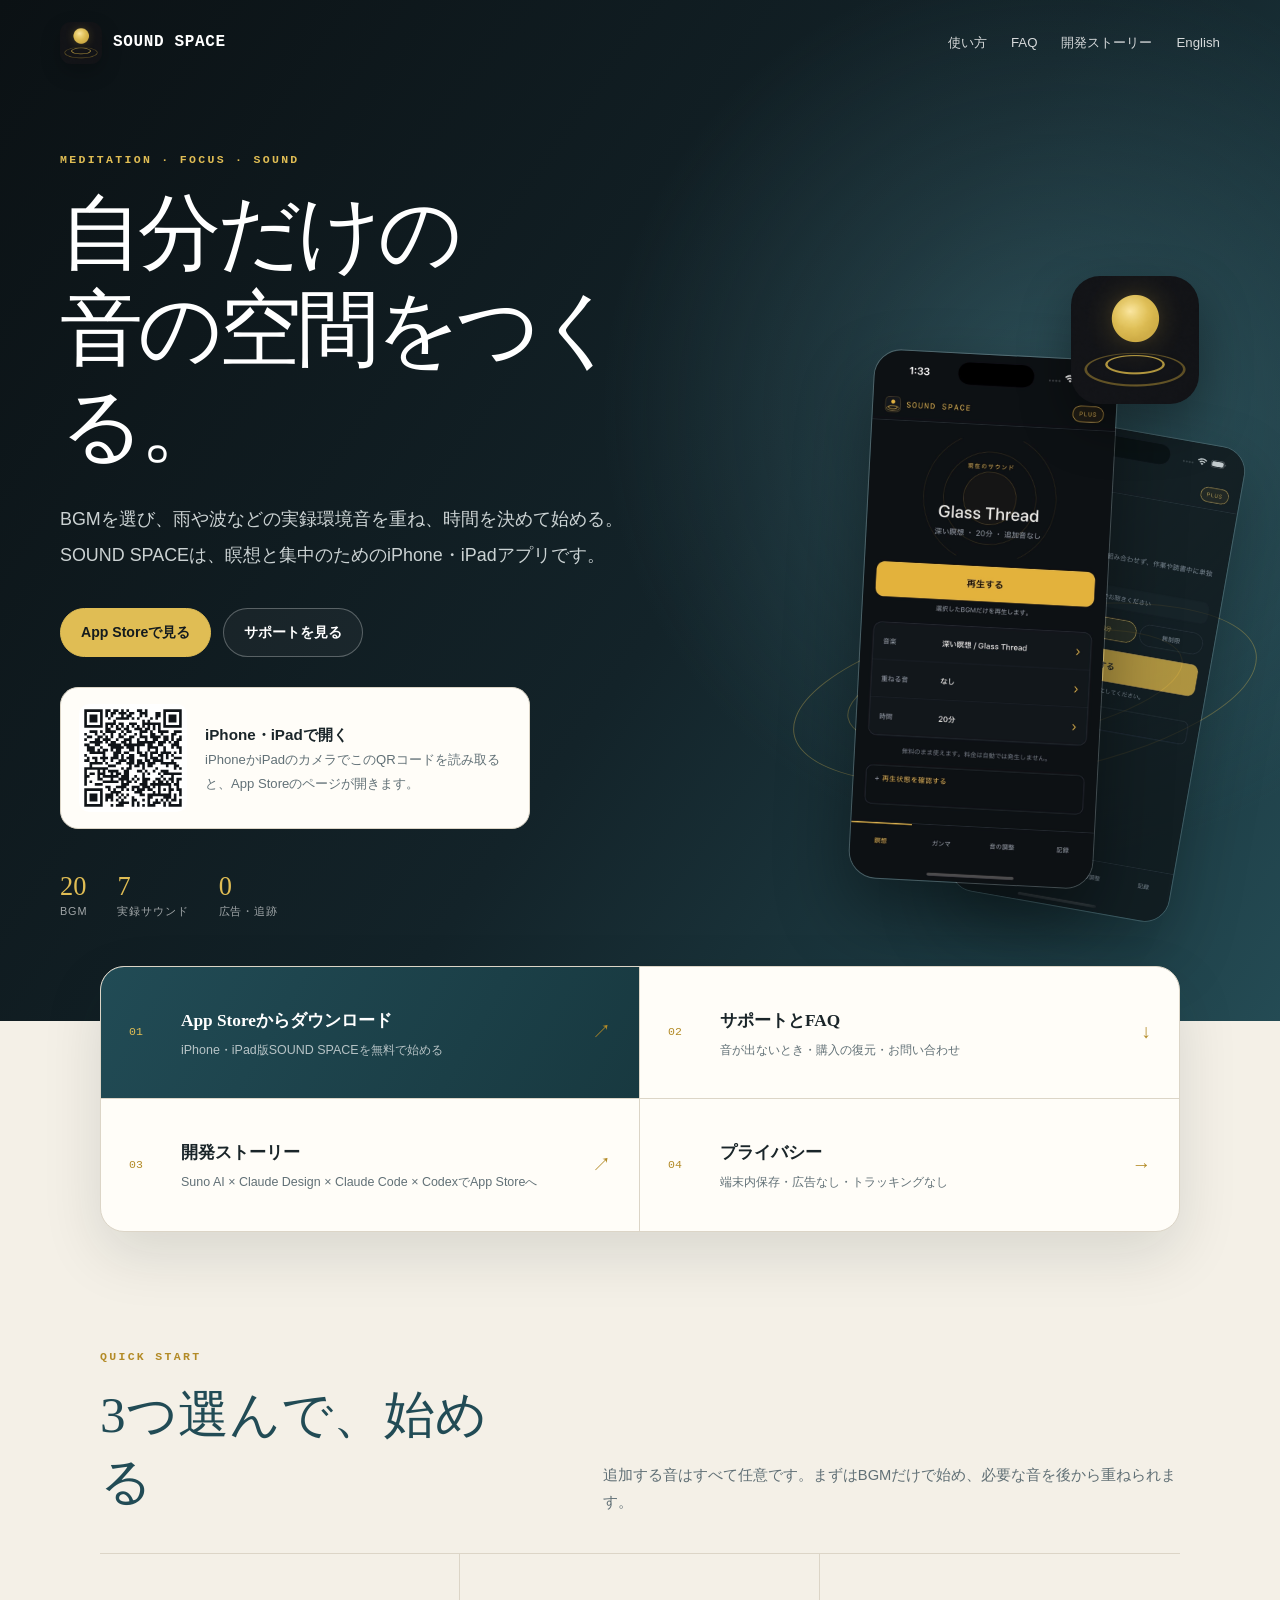
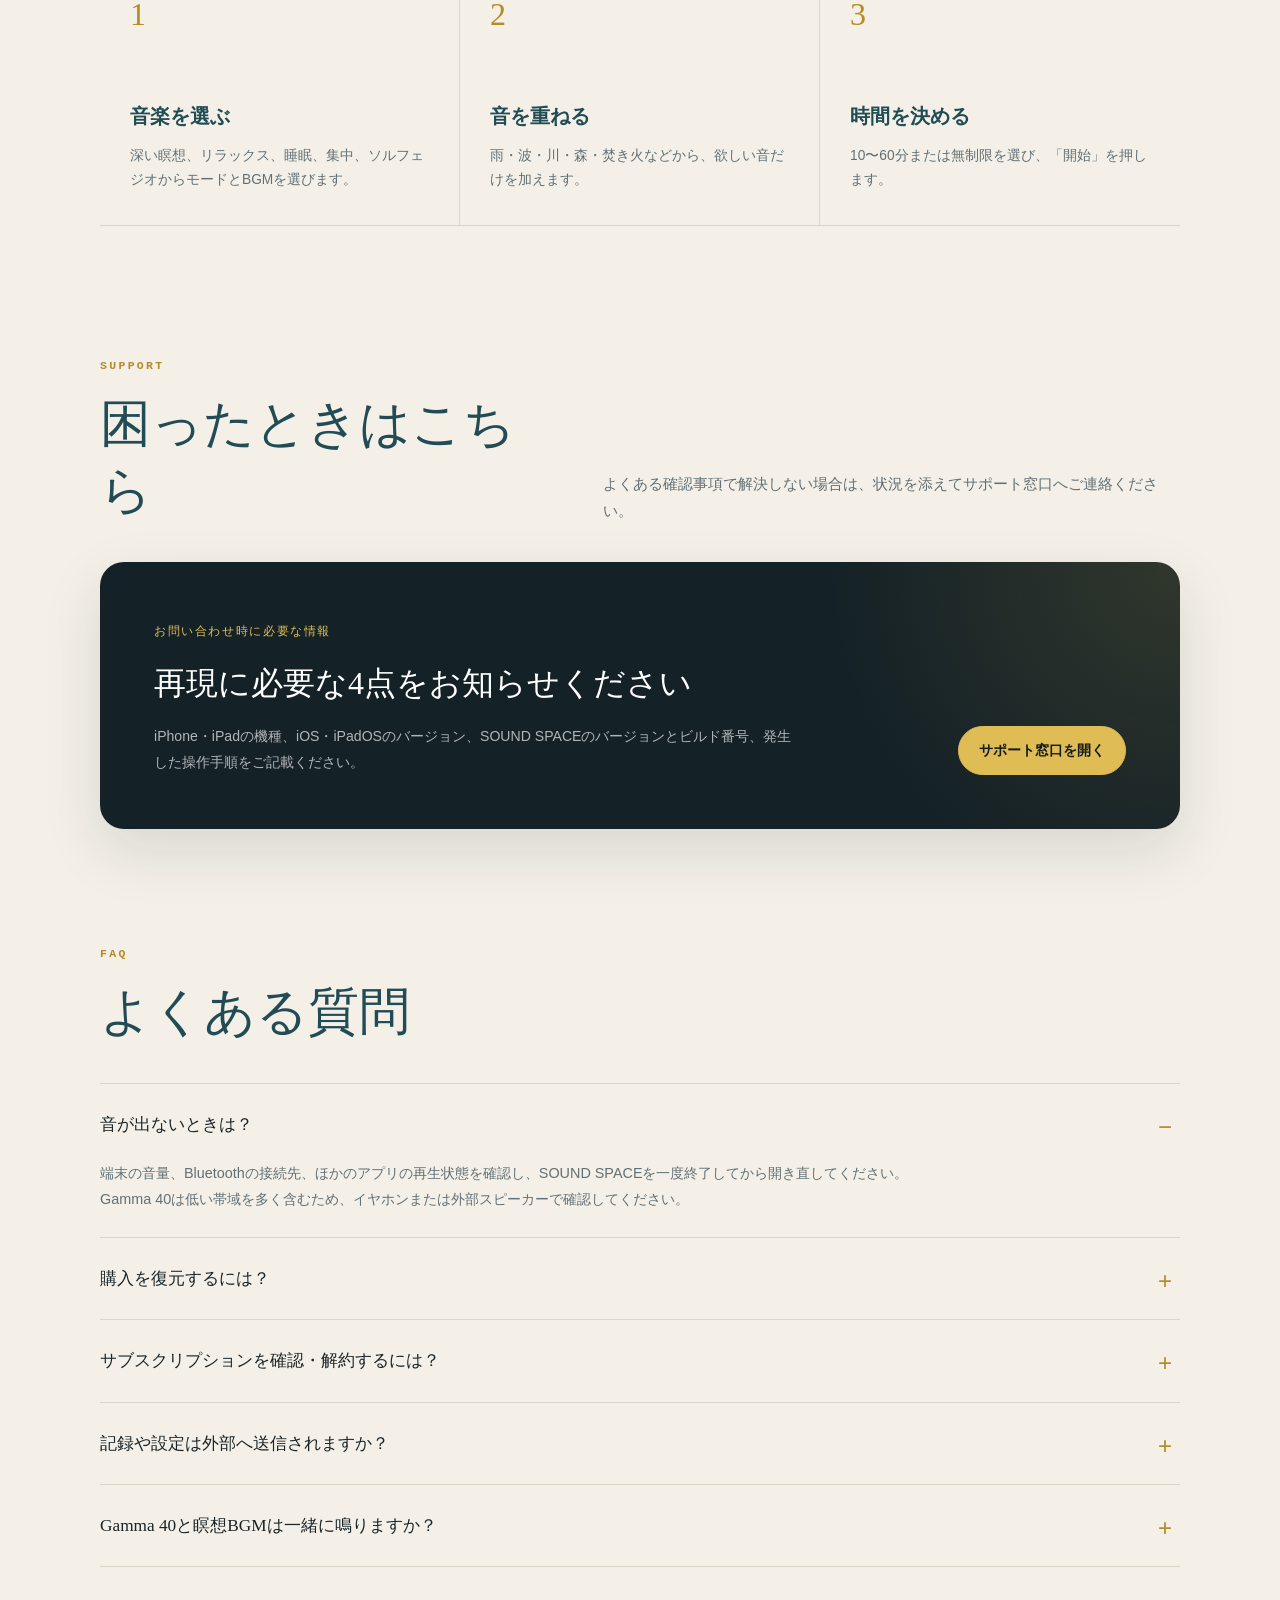
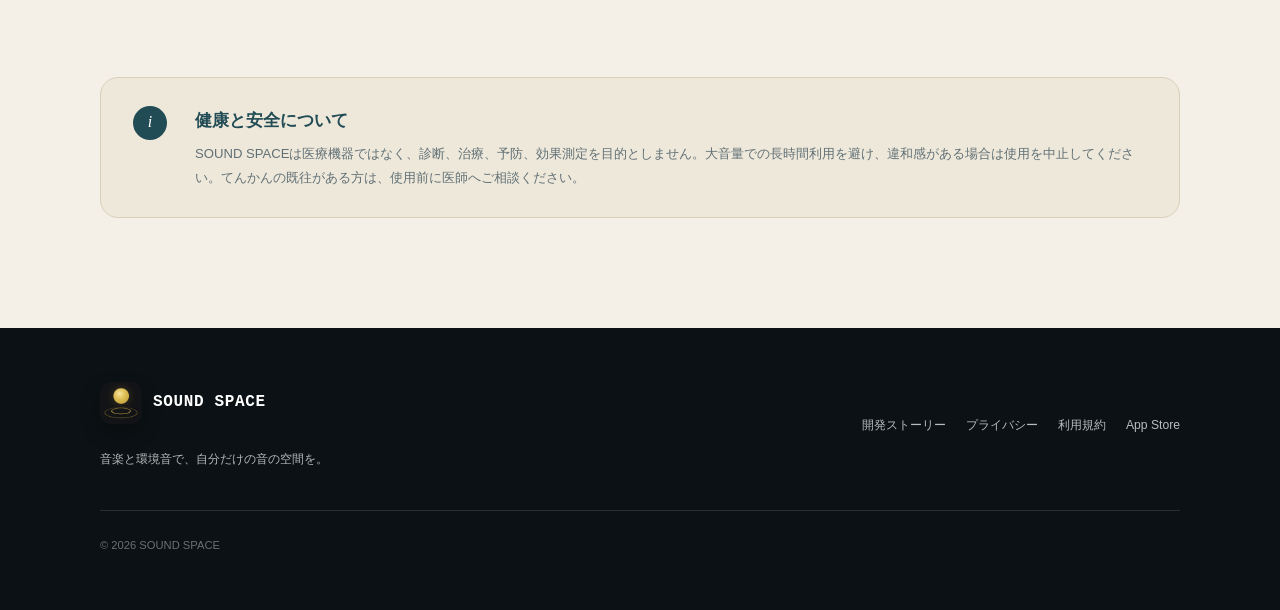
==== commit ee9442fb: "QRコードの案内をiPhone・iPad両方の書き方にする アプリは1.1.0からiPadにも対応しているが、案内がiPhoneだけだった。  Co-Authored-By: Claude Opus " ====
--- a/index.html
+++ b/index.html
@@ -44,7 +44,7 @@
         </div>
         <div class="install">
           <img src="assets/app-store-qr.svg" alt="App StoreのSOUND SPACEのページを開くQRコード" width="108" height="108">
-          <div><strong>スマホで開く</strong>iPhoneのカメラでこのQRコードを読み取ると、App Storeのページが開きます。</div>
+          <div><strong>iPhone・iPadで開く</strong>iPhoneかiPadのカメラでこのQRコードを読み取ると、App Storeのページが開きます。</div>
         </div>
         <ul class="fact-list" aria-label="アプリの特徴">
           <li><strong>20</strong><span>BGM</span></li>
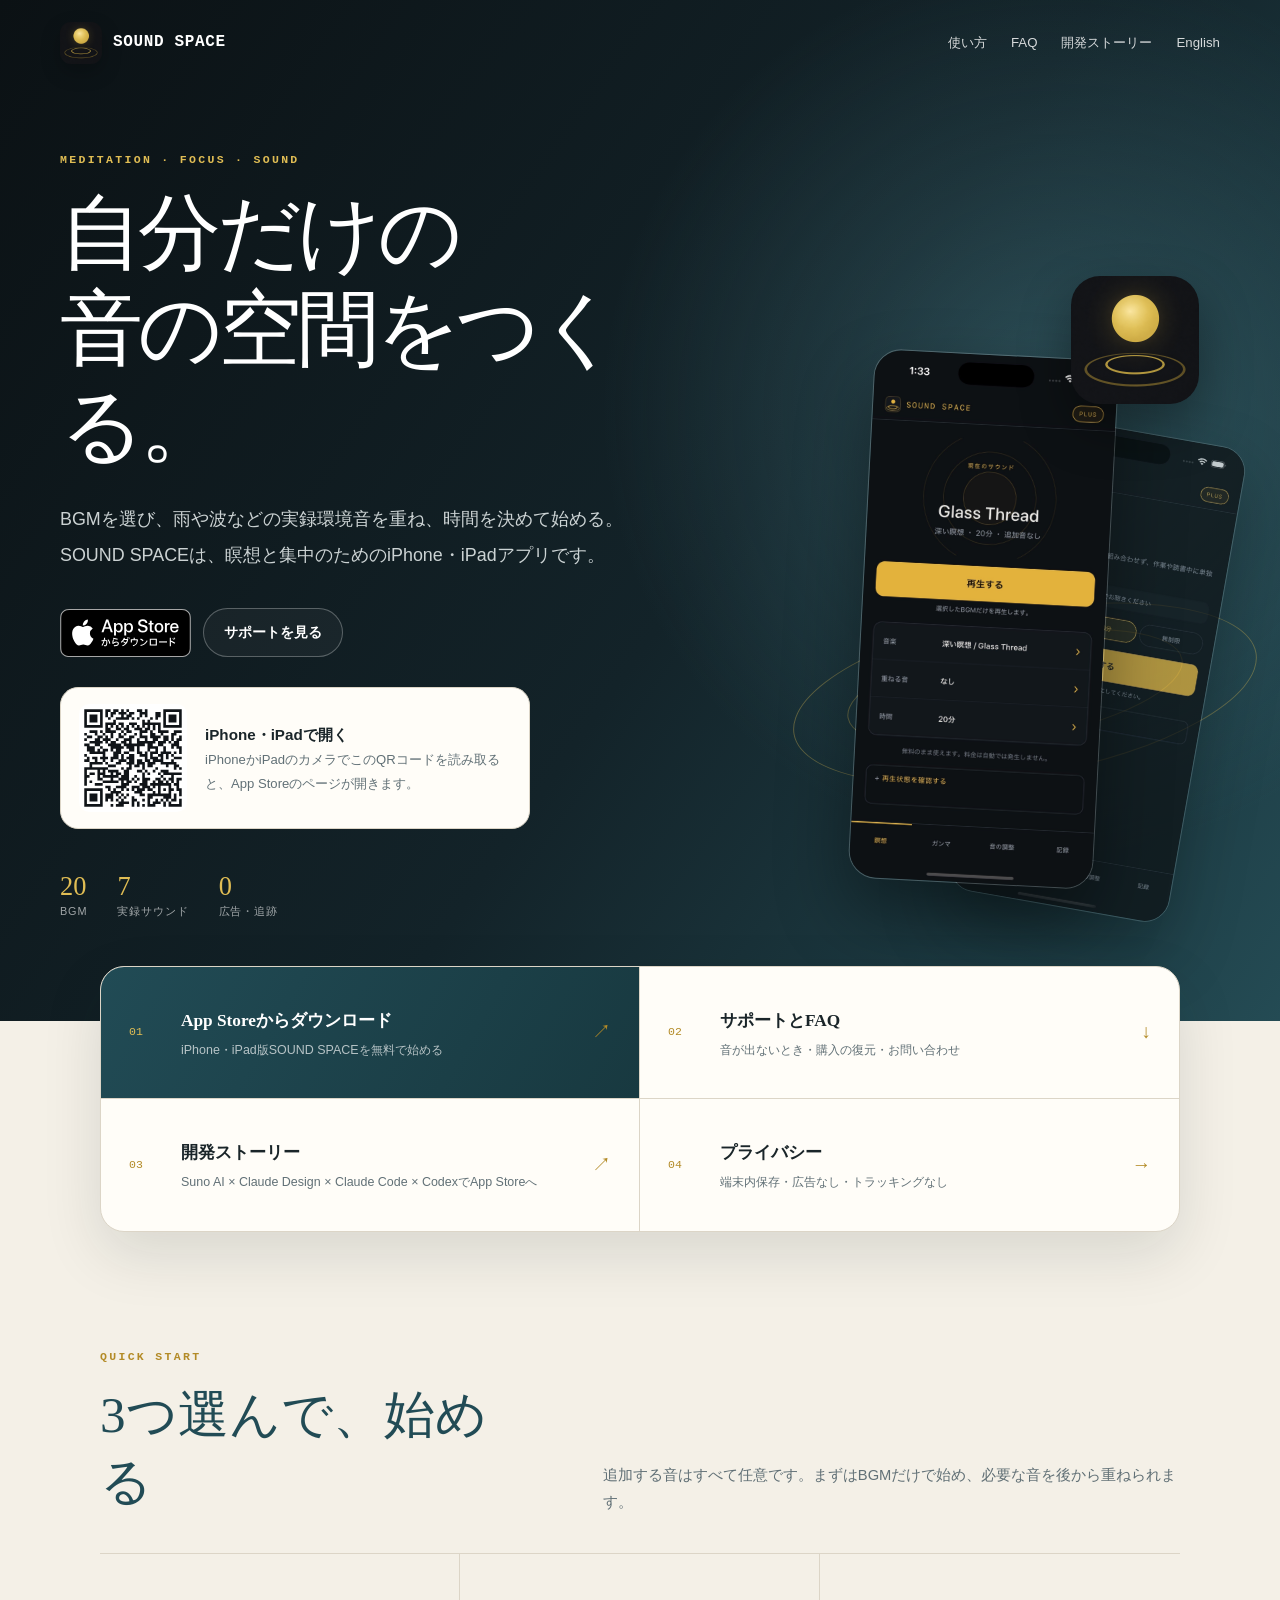
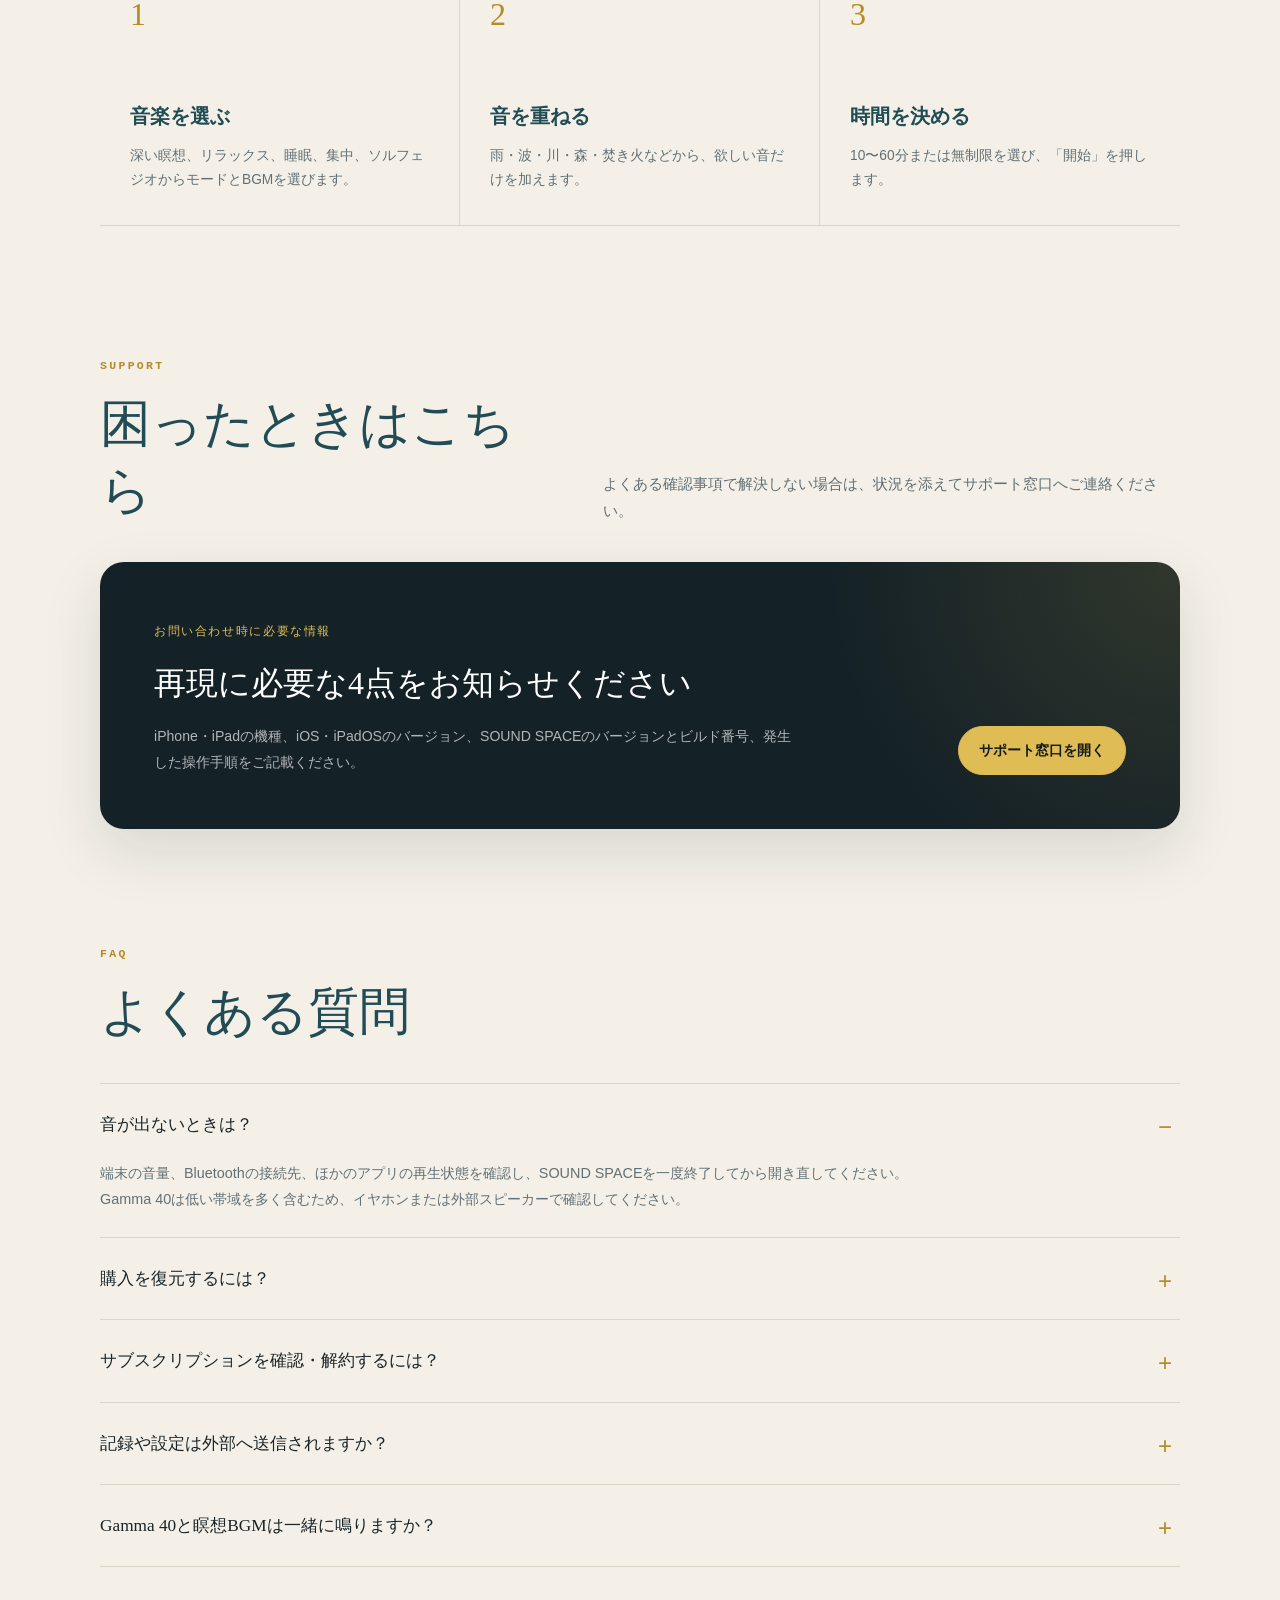
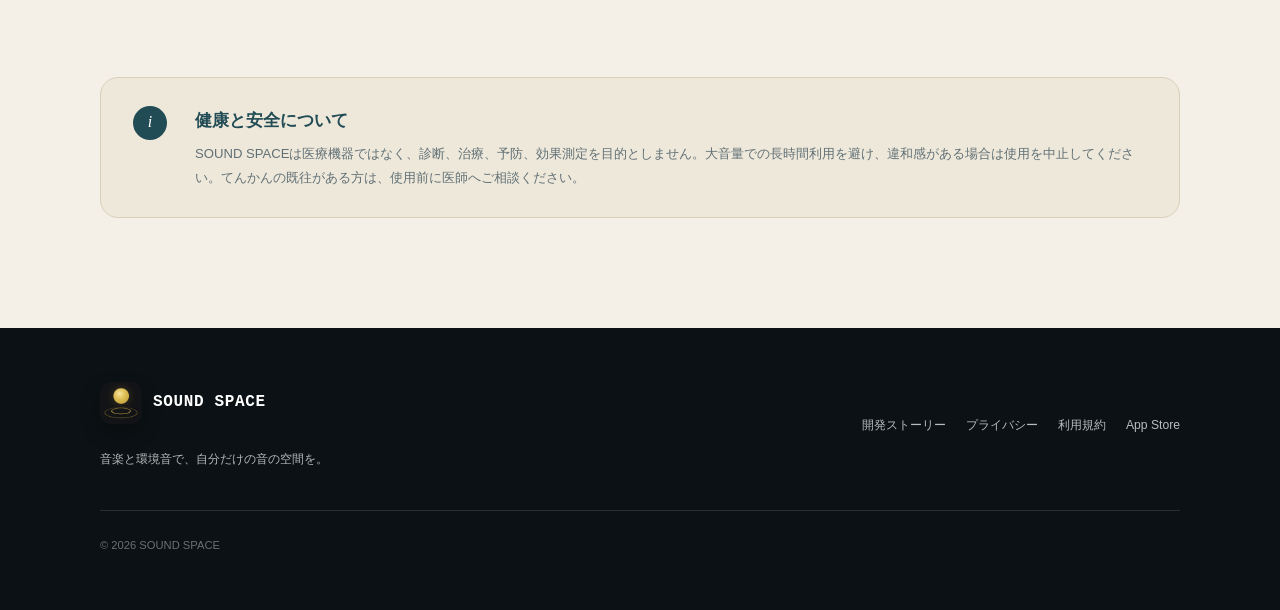
==== commit 49be28be: "Apple公式の「App Storeでダウンロード」バッジを置く Appleのマーケティングツールで配布されている日本語版バッジ（黒）をそのまま使う。 色・形は変えない。トップページの主ボタンを置き換" ====
--- a/index.html
+++ b/index.html
@@ -39,7 +39,9 @@
         <h1 id="hero-title">自分だけの<br>音の空間をつくる。</h1>
         <p class="hero__lead">BGMを選び、雨や波などの実録環境音を重ね、時間を決めて始める。SOUND SPACEは、瞑想と集中のためのiPhone・iPadアプリです。</p>
         <div class="hero__actions">
-          <a class="button button--primary" href="https://apps.apple.com/jp/app/id6806597979">App Storeで見る</a>
+          <a class="store-badge" href="https://apps.apple.com/jp/app/id6806597979">
+            <img class="badge" src="assets/appstore-badge-ja.svg" alt="App Storeでダウンロード" width="131" height="48">
+          </a>
           <a class="button button--ghost" href="#support">サポートを見る</a>
         </div>
         <div class="install">
--- a/styles.css
+++ b/styles.css
@@ -145,7 +145,11 @@
 .install img { width: 108px; height: 108px; border-radius: 10px; }
 .install div { font-size: .82rem; color: var(--muted); }
 .install strong { display: block; color: var(--ink); font-size: .95rem; }
+.install img.badge { width: 131px; height: 48px; border-radius: 0; }
 @media (max-width: 720px) { .install { display: none; } }
+/* Apple 公式バッジ。配布されたままの絵柄を使い、色や形を変えない */
+.store-badge { display: inline-flex; align-items: center; }
+.store-badge img { width: 131px; height: 48px; }
 
 @media (max-width: 860px) {
   .site-nav { display: none; }
